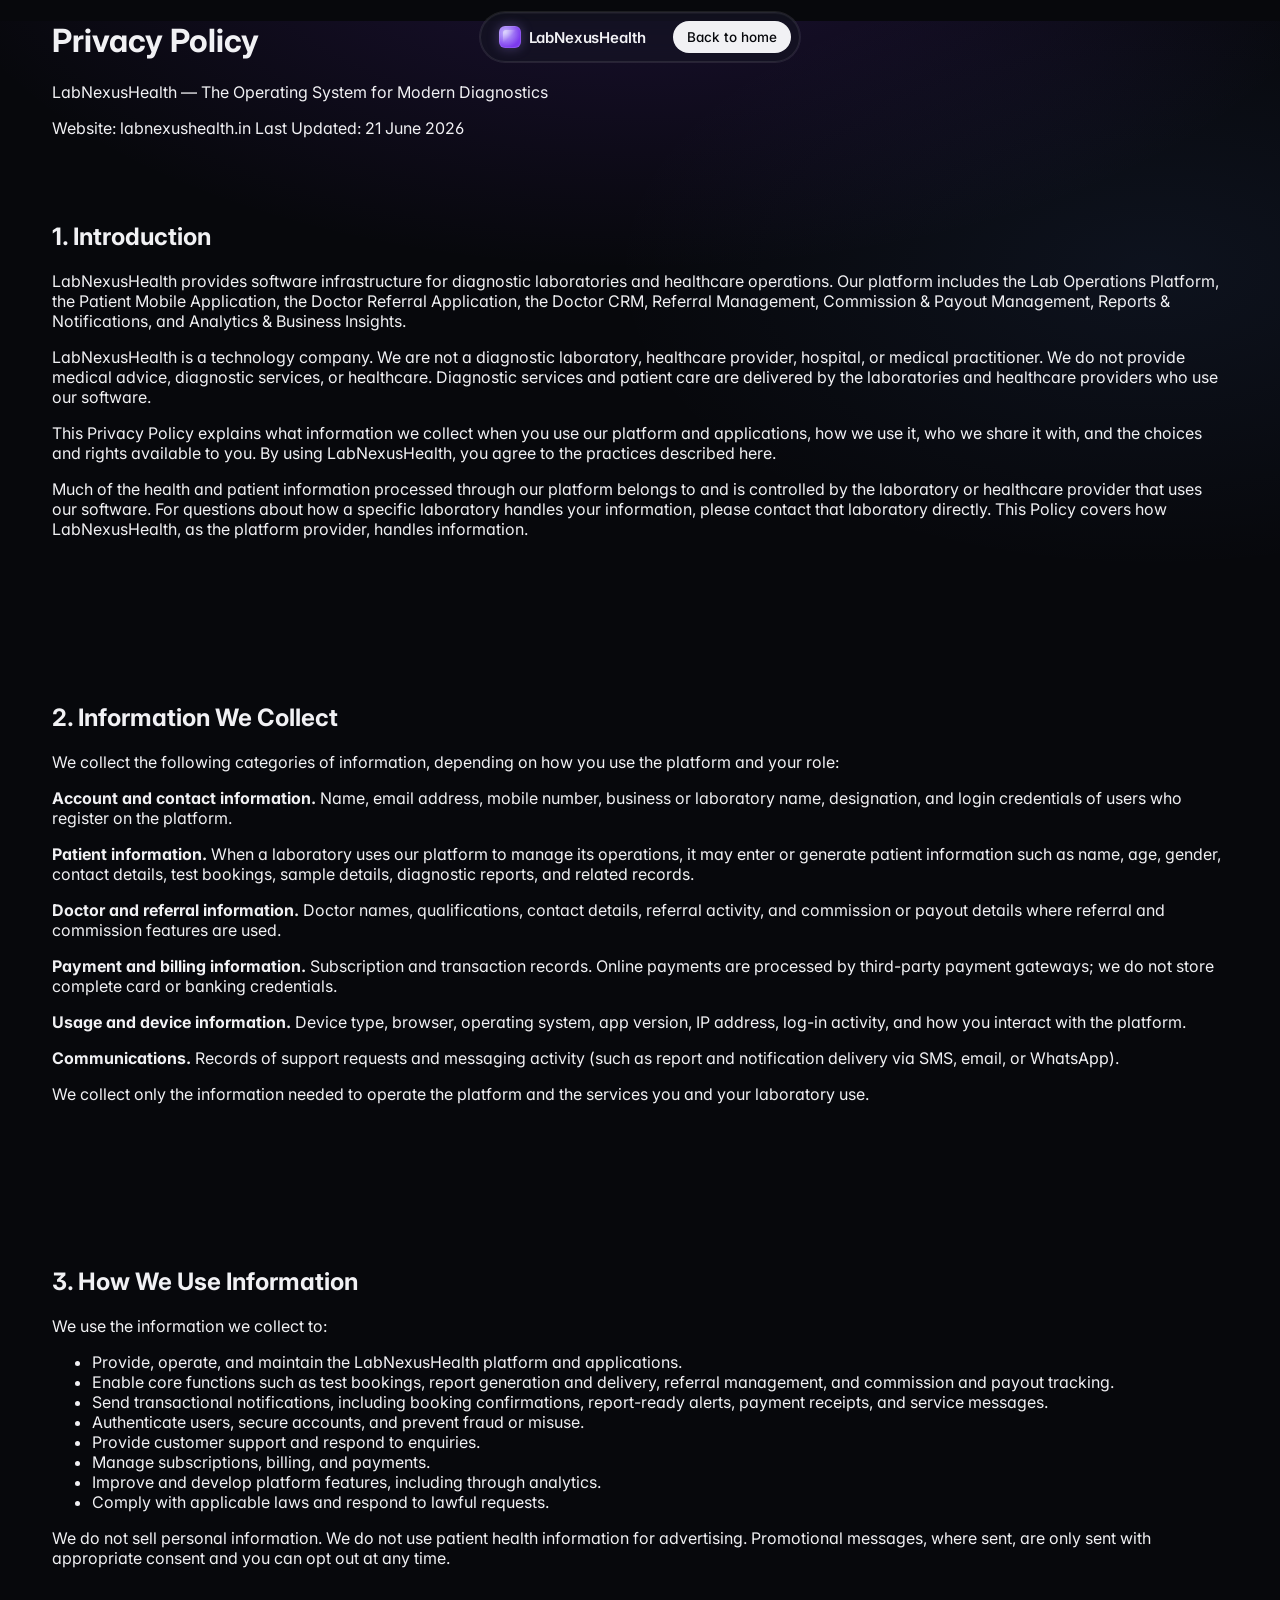
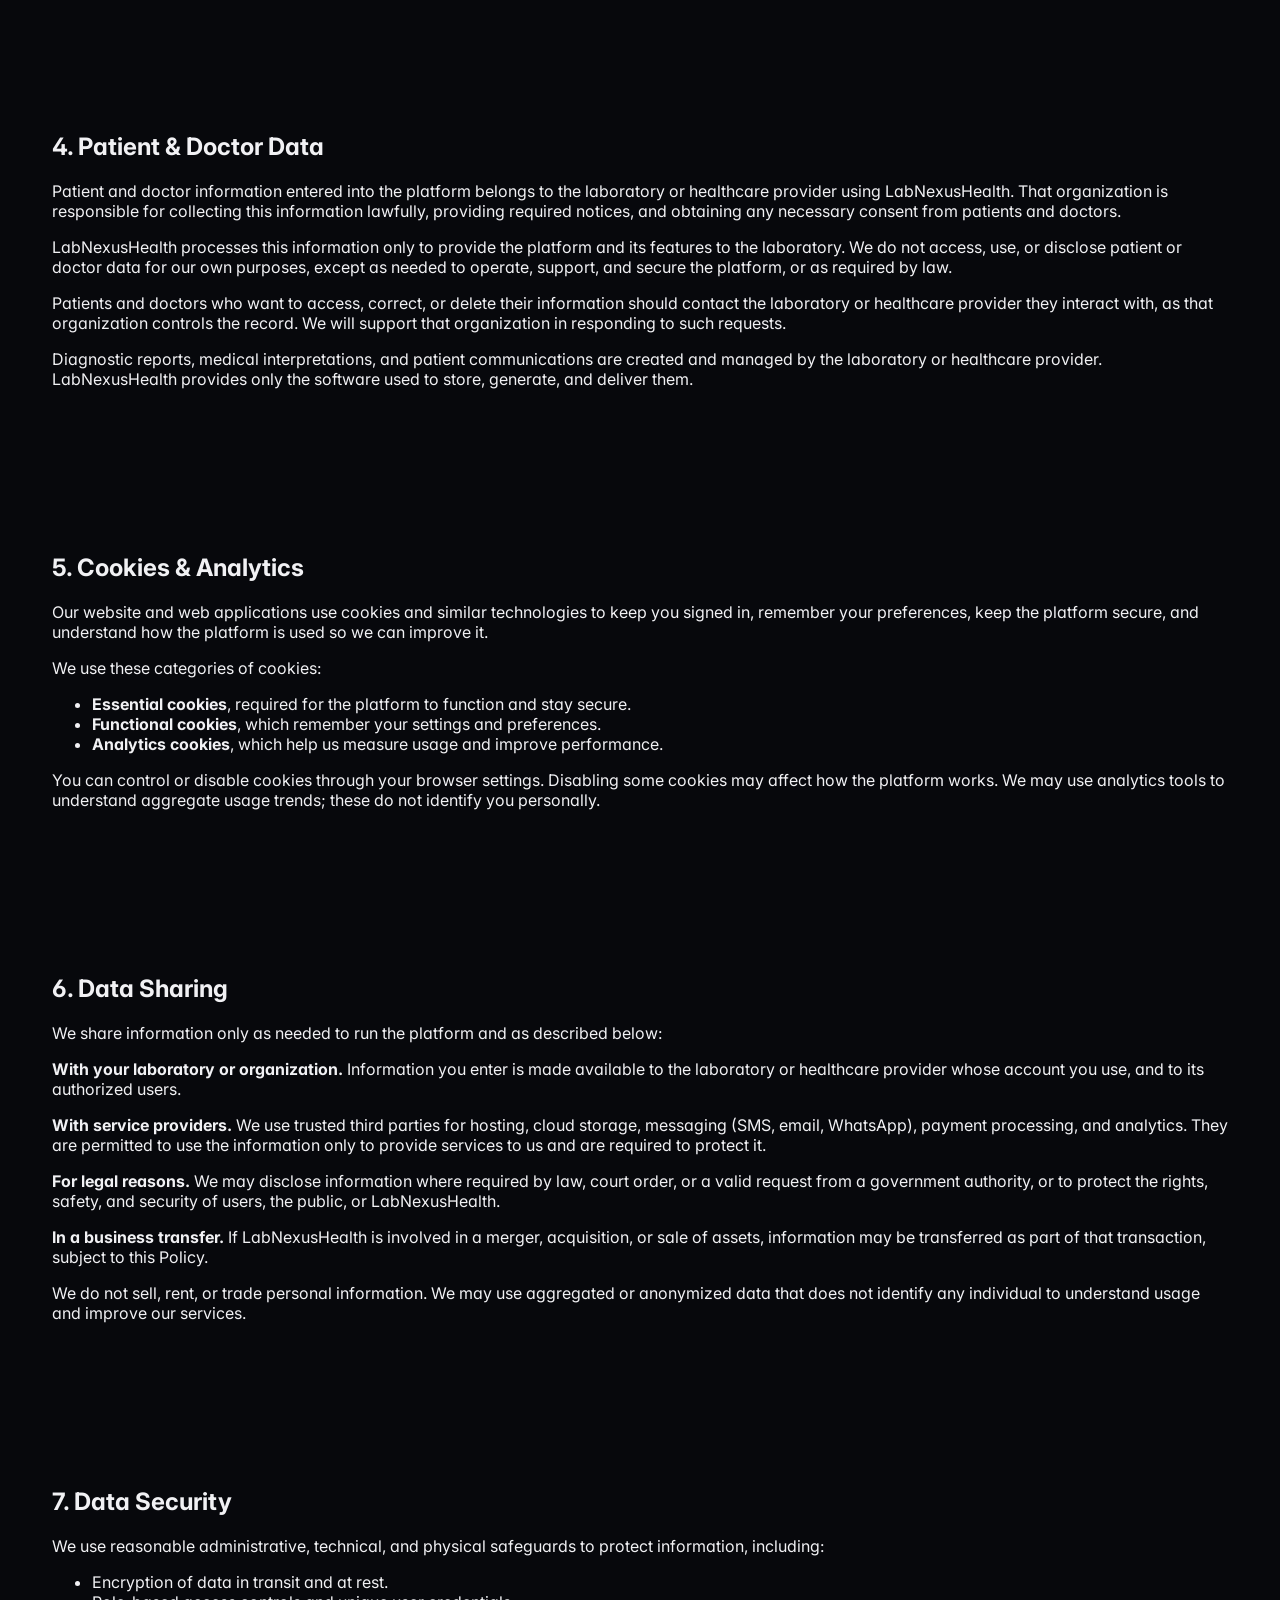
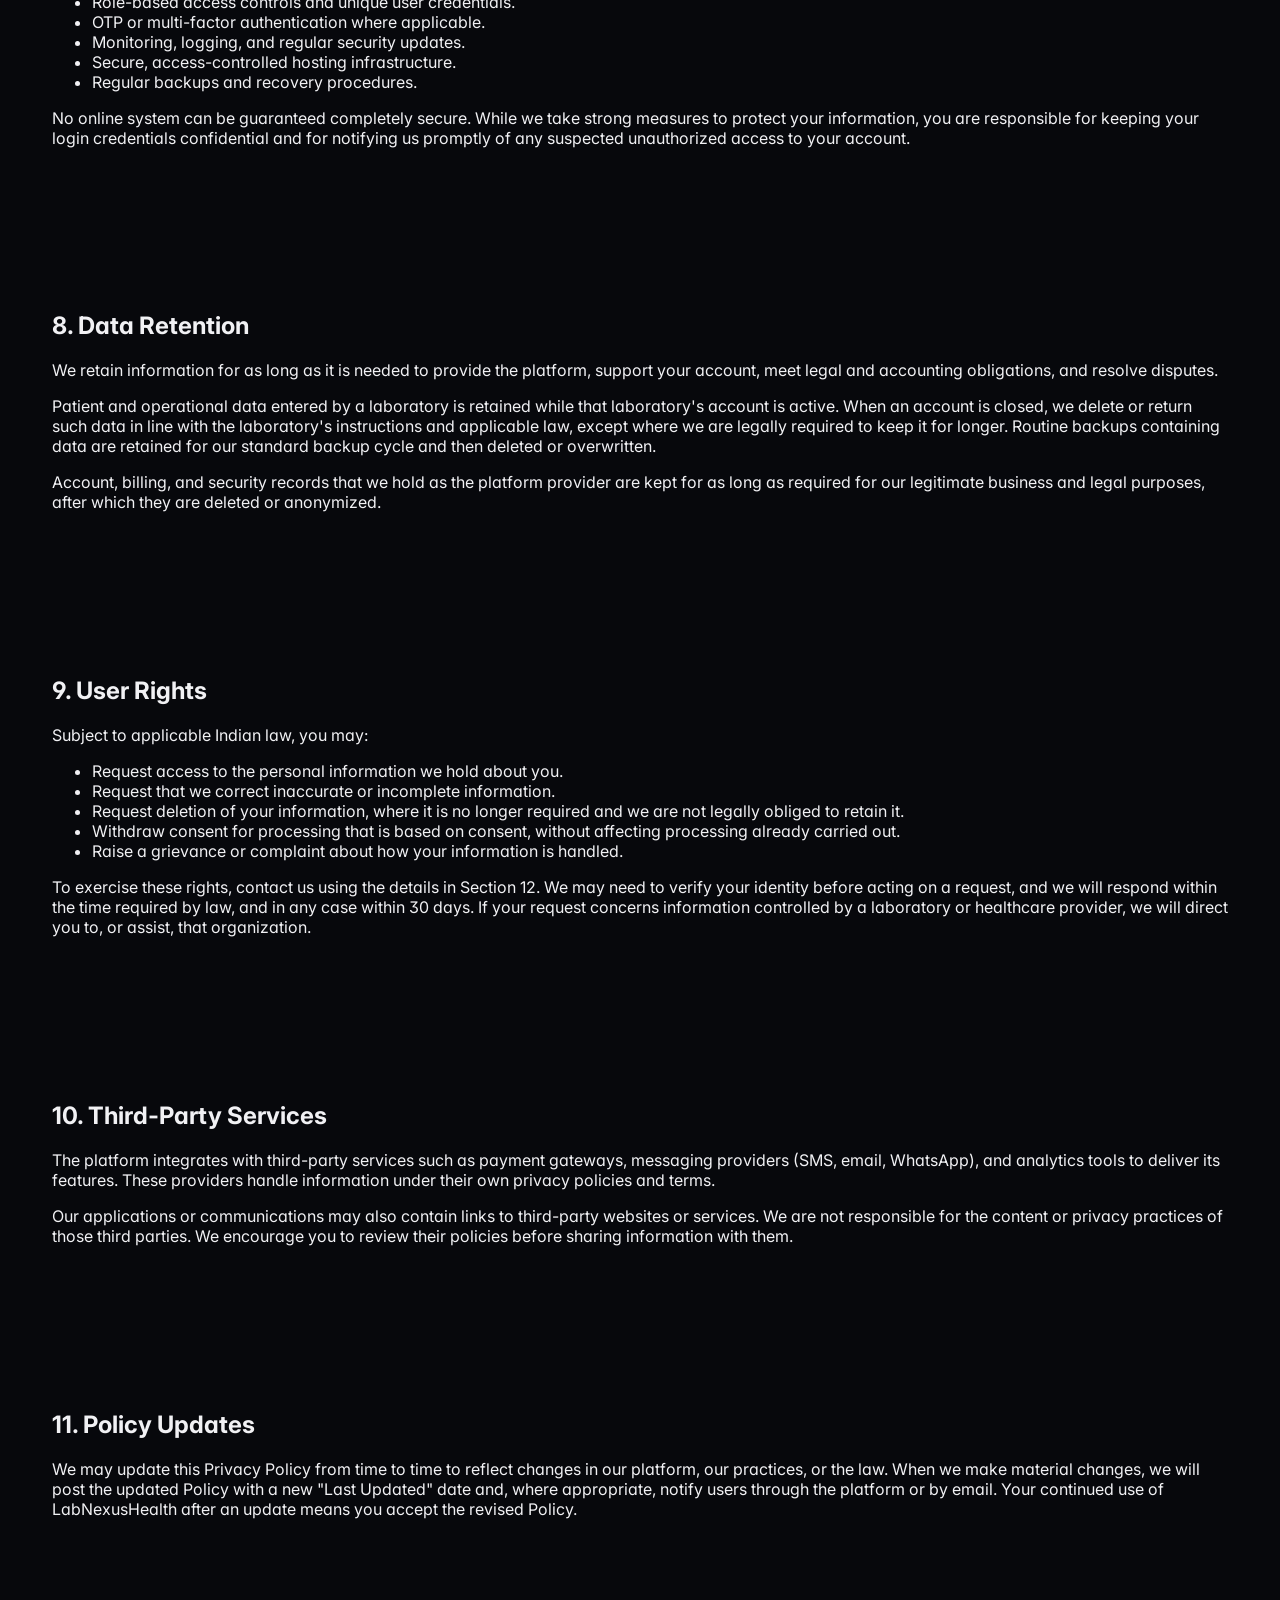
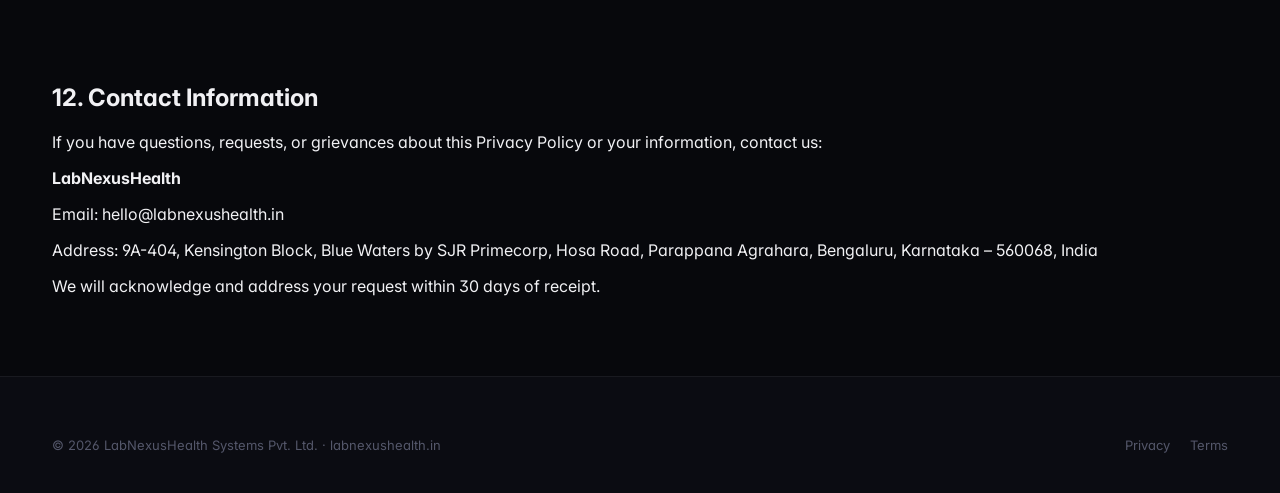
==== privacy-policy.html @ 91f1cef2 "added privacy policy and tnc" ====
<!DOCTYPE html>
<html lang="en" data-theme="dark">
<head>
  <meta charset="utf-8">
  <meta name="viewport" content="width=device-width, initial-scale=1">
  <title>Privacy Policy — LabNexusHealth</title>
  <link rel="preconnect" href="https://fonts.googleapis.com">
  <link rel="preconnect" href="https://fonts.gstatic.com" crossorigin>
  <link href="https://fonts.googleapis.com/css2?family=Inter:wght@400;500;600&display=swap" rel="stylesheet">
  <link rel="stylesheet" href="styles.css">
</head>
<body>
  <nav class="nav">
    <div class="nav-inner">
      <a class="nav-brand" href="index.html">
        <span class="nav-brand-mark"></span>
        <span>LabNexusHealth</span>
      </a>
      <a class="nav-cta" href="index.html">Back to home</a>
    </div>
  </nav>

  <main class="legal-page">
    <div class="container legal-container">
      <header class="legal-header">
        <h1 class="legal-title">Privacy Policy</h1>
        <p class="legal-tagline">LabNexusHealth — The Operating System for Modern Diagnostics</p>
        <div class="legal-meta">
          <span>Website: labnexushealth.in</span>
          <span>Last Updated: 21 June 2026</span>
        </div>
      </header>

      <article class="legal-body">
        <section class="legal-section">
          <h2>1. Introduction</h2>
          <p>LabNexusHealth provides software infrastructure for diagnostic laboratories and healthcare operations. Our platform includes the Lab Operations Platform, the Patient Mobile Application, the Doctor Referral Application, the Doctor CRM, Referral Management, Commission &amp; Payout Management, Reports &amp; Notifications, and Analytics &amp; Business Insights.</p>
          <p>LabNexusHealth is a technology company. We are not a diagnostic laboratory, healthcare provider, hospital, or medical practitioner. We do not provide medical advice, diagnostic services, or healthcare. Diagnostic services and patient care are delivered by the laboratories and healthcare providers who use our software.</p>
          <p>This Privacy Policy explains what information we collect when you use our platform and applications, how we use it, who we share it with, and the choices and rights available to you. By using LabNexusHealth, you agree to the practices described here.</p>
          <p>Much of the health and patient information processed through our platform belongs to and is controlled by the laboratory or healthcare provider that uses our software. For questions about how a specific laboratory handles your information, please contact that laboratory directly. This Policy covers how LabNexusHealth, as the platform provider, handles information.</p>
        </section>

        <section class="legal-section">
          <h2>2. Information We Collect</h2>
          <p>We collect the following categories of information, depending on how you use the platform and your role:</p>
          <p><strong>Account and contact information.</strong> Name, email address, mobile number, business or laboratory name, designation, and login credentials of users who register on the platform.</p>
          <p><strong>Patient information.</strong> When a laboratory uses our platform to manage its operations, it may enter or generate patient information such as name, age, gender, contact details, test bookings, sample details, diagnostic reports, and related records.</p>
          <p><strong>Doctor and referral information.</strong> Doctor names, qualifications, contact details, referral activity, and commission or payout details where referral and commission features are used.</p>
          <p><strong>Payment and billing information.</strong> Subscription and transaction records. Online payments are processed by third-party payment gateways; we do not store complete card or banking credentials.</p>
          <p><strong>Usage and device information.</strong> Device type, browser, operating system, app version, IP address, log-in activity, and how you interact with the platform.</p>
          <p><strong>Communications.</strong> Records of support requests and messaging activity (such as report and notification delivery via SMS, email, or WhatsApp).</p>
          <p>We collect only the information needed to operate the platform and the services you and your laboratory use.</p>
        </section>

        <section class="legal-section">
          <h2>3. How We Use Information</h2>
          <p>We use the information we collect to:</p>
          <ul>
            <li>Provide, operate, and maintain the LabNexusHealth platform and applications.</li>
            <li>Enable core functions such as test bookings, report generation and delivery, referral management, and commission and payout tracking.</li>
            <li>Send transactional notifications, including booking confirmations, report-ready alerts, payment receipts, and service messages.</li>
            <li>Authenticate users, secure accounts, and prevent fraud or misuse.</li>
            <li>Provide customer support and respond to enquiries.</li>
            <li>Manage subscriptions, billing, and payments.</li>
            <li>Improve and develop platform features, including through analytics.</li>
            <li>Comply with applicable laws and respond to lawful requests.</li>
          </ul>
          <p>We do not sell personal information. We do not use patient health information for advertising. Promotional messages, where sent, are only sent with appropriate consent and you can opt out at any time.</p>
        </section>

        <section class="legal-section">
          <h2>4. Patient &amp; Doctor Data</h2>
          <p>Patient and doctor information entered into the platform belongs to the laboratory or healthcare provider using LabNexusHealth. That organization is responsible for collecting this information lawfully, providing required notices, and obtaining any necessary consent from patients and doctors.</p>
          <p>LabNexusHealth processes this information only to provide the platform and its features to the laboratory. We do not access, use, or disclose patient or doctor data for our own purposes, except as needed to operate, support, and secure the platform, or as required by law.</p>
          <p>Patients and doctors who want to access, correct, or delete their information should contact the laboratory or healthcare provider they interact with, as that organization controls the record. We will support that organization in responding to such requests.</p>
          <p>Diagnostic reports, medical interpretations, and patient communications are created and managed by the laboratory or healthcare provider. LabNexusHealth provides only the software used to store, generate, and deliver them.</p>
        </section>

        <section class="legal-section">
          <h2>5. Cookies &amp; Analytics</h2>
          <p>Our website and web applications use cookies and similar technologies to keep you signed in, remember your preferences, keep the platform secure, and understand how the platform is used so we can improve it.</p>
          <p>We use these categories of cookies:</p>
          <ul>
            <li><strong>Essential cookies</strong>, required for the platform to function and stay secure.</li>
            <li><strong>Functional cookies</strong>, which remember your settings and preferences.</li>
            <li><strong>Analytics cookies</strong>, which help us measure usage and improve performance.</li>
          </ul>
          <p>You can control or disable cookies through your browser settings. Disabling some cookies may affect how the platform works. We may use analytics tools to understand aggregate usage trends; these do not identify you personally.</p>
        </section>

        <section class="legal-section">
          <h2>6. Data Sharing</h2>
          <p>We share information only as needed to run the platform and as described below:</p>
          <p><strong>With your laboratory or organization.</strong> Information you enter is made available to the laboratory or healthcare provider whose account you use, and to its authorized users.</p>
          <p><strong>With service providers.</strong> We use trusted third parties for hosting, cloud storage, messaging (SMS, email, WhatsApp), payment processing, and analytics. They are permitted to use the information only to provide services to us and are required to protect it.</p>
          <p><strong>For legal reasons.</strong> We may disclose information where required by law, court order, or a valid request from a government authority, or to protect the rights, safety, and security of users, the public, or LabNexusHealth.</p>
          <p><strong>In a business transfer.</strong> If LabNexusHealth is involved in a merger, acquisition, or sale of assets, information may be transferred as part of that transaction, subject to this Policy.</p>
          <p>We do not sell, rent, or trade personal information. We may use aggregated or anonymized data that does not identify any individual to understand usage and improve our services.</p>
        </section>

        <section class="legal-section">
          <h2>7. Data Security</h2>
          <p>We use reasonable administrative, technical, and physical safeguards to protect information, including:</p>
          <ul>
            <li>Encryption of data in transit and at rest.</li>
            <li>Role-based access controls and unique user credentials.</li>
            <li>OTP or multi-factor authentication where applicable.</li>
            <li>Monitoring, logging, and regular security updates.</li>
            <li>Secure, access-controlled hosting infrastructure.</li>
            <li>Regular backups and recovery procedures.</li>
          </ul>
          <p>No online system can be guaranteed completely secure. While we take strong measures to protect your information, you are responsible for keeping your login credentials confidential and for notifying us promptly of any suspected unauthorized access to your account.</p>
        </section>

        <section class="legal-section">
          <h2>8. Data Retention</h2>
          <p>We retain information for as long as it is needed to provide the platform, support your account, meet legal and accounting obligations, and resolve disputes.</p>
          <p>Patient and operational data entered by a laboratory is retained while that laboratory's account is active. When an account is closed, we delete or return such data in line with the laboratory's instructions and applicable law, except where we are legally required to keep it for longer. Routine backups containing data are retained for our standard backup cycle and then deleted or overwritten.</p>
          <p>Account, billing, and security records that we hold as the platform provider are kept for as long as required for our legitimate business and legal purposes, after which they are deleted or anonymized.</p>
        </section>

        <section class="legal-section">
          <h2>9. User Rights</h2>
          <p>Subject to applicable Indian law, you may:</p>
          <ul>
            <li>Request access to the personal information we hold about you.</li>
            <li>Request that we correct inaccurate or incomplete information.</li>
            <li>Request deletion of your information, where it is no longer required and we are not legally obliged to retain it.</li>
            <li>Withdraw consent for processing that is based on consent, without affecting processing already carried out.</li>
            <li>Raise a grievance or complaint about how your information is handled.</li>
          </ul>
          <p>To exercise these rights, contact us using the details in Section 12. We may need to verify your identity before acting on a request, and we will respond within the time required by law, and in any case within 30 days. If your request concerns information controlled by a laboratory or healthcare provider, we will direct you to, or assist, that organization.</p>
        </section>

        <section class="legal-section">
          <h2>10. Third-Party Services</h2>
          <p>The platform integrates with third-party services such as payment gateways, messaging providers (SMS, email, WhatsApp), and analytics tools to deliver its features. These providers handle information under their own privacy policies and terms.</p>
          <p>Our applications or communications may also contain links to third-party websites or services. We are not responsible for the content or privacy practices of those third parties. We encourage you to review their policies before sharing information with them.</p>
        </section>

        <section class="legal-section">
          <h2>11. Policy Updates</h2>
          <p>We may update this Privacy Policy from time to time to reflect changes in our platform, our practices, or the law. When we make material changes, we will post the updated Policy with a new "Last Updated" date and, where appropriate, notify users through the platform or by email. Your continued use of LabNexusHealth after an update means you accept the revised Policy.</p>
        </section>

        <section class="legal-section">
          <h2>12. Contact Information</h2>
          <p>If you have questions, requests, or grievances about this Privacy Policy or your information, contact us:</p>
          <div class="legal-contact">
            <p><strong>LabNexusHealth</strong></p>
            <p>Email: <a href="mailto:hello@labnexushealth.in">hello@labnexushealth.in</a></p>
            <p>Address: 9A-404, Kensington Block, Blue Waters by SJR Primecorp, Hosa Road, Parappana Agrahara, Bengaluru, Karnataka – 560068, India</p>
          </div>
          <p>We will acknowledge and address your request within 30 days of receipt.</p>
        </section>
      </article>
    </div>
  </main>

  <footer class="footer">
    <div class="container">
      <div class="footer-bottom" style="margin-top: 0; padding-top: 0; border-top: none;">
        <span>© 2026 LabNexusHealth Systems Pvt. Ltd. · <a href="https://labnexushealth.in/" style="color: inherit;">labnexushealth.in</a></span>
        <span style="display: flex; gap: 20px;">
          <a href="privacy-policy.html" style="color: inherit;">Privacy</a>
          <a href="terms-and-conditions.html" style="color: inherit;">Terms</a>
        </span>
      </div>
    </div>
  </footer>
</body>
</html>
---- styles.css ----
/* ─────────────────────────────────────────────────────────
   LabNexus — Diagnostics Operating System
   Dark, elevated, Linear/Vercel-inspired
   ───────────────────────────────────────────────────────── */

:root {
  /* Theme: dark default */
  --bg-0: #07080c;             /* page floor (not pure black) */
  --bg-1: #0b0c12;             /* primary surface */
  --bg-2: #11131c;             /* elevated card */
  --bg-3: #181a25;             /* highest card */
  --bg-glass: rgba(20, 22, 32, 0.6);

  --line-1: rgba(255, 255, 255, 0.06);
  --line-2: rgba(255, 255, 255, 0.09);
  --line-3: rgba(255, 255, 255, 0.14);

  --text-1: #f1f1f4;           /* primary */
  --text-2: #b6b8c4;           /* secondary */
  --text-3: #7a7d8d;           /* tertiary */
  --text-4: #54576a;           /* muted */

  /* Accent — violet */
  --accent: #a78bfa;
  --accent-2: #c4b5fd;
  --accent-3: #7c3aed;
  --accent-glow: rgba(167, 139, 250, 0.35);
  --accent-soft: rgba(167, 139, 250, 0.12);

  /* Secondary signal colors */
  --sig-blue: #5b8def;
  --sig-cyan: #67e8f9;
  --sig-green: #6ee7b7;
  --sig-amber: #fbbf24;
  --sig-pink:  #f0abfc;

  /* Spacing & radius */
  --r-sm: 6px;
  --r-md: 10px;
  --r-lg: 16px;
  --r-xl: 22px;
  --r-2xl: 28px;

  --shadow-card: 0 1px 0 rgba(255,255,255,0.04) inset, 0 30px 60px -30px rgba(0,0,0,0.7), 0 0 0 1px var(--line-2);
  --shadow-lift: 0 1px 0 rgba(255,255,255,0.06) inset, 0 40px 80px -20px rgba(0,0,0,0.8), 0 0 0 1px var(--line-3);

  --container: 1240px;

  /* Type */
  --font-sans: "Geist", "Inter", system-ui, -apple-system, "Segoe UI", sans-serif;
  --font-display: "Geist", "Inter", system-ui, sans-serif;
  --font-mono: "Geist Mono", "JetBrains Mono", ui-monospace, monospace;
  --font-serif: "Instrument Serif", "Times New Roman", serif;

  --ease-out: cubic-bezier(0.2, 0.7, 0.2, 1);
  --ease-in-out: cubic-bezier(0.6, 0, 0.2, 1);
}

/* Light theme override */
:root[data-theme="light"] {
  --bg-0: #f6f7f9;
  --bg-1: #ffffff;
  --bg-2: #ffffff;
  --bg-3: #ffffff;
  --bg-glass: rgba(255,255,255,0.7);

  --line-1: rgba(15, 17, 25, 0.06);
  --line-2: rgba(15, 17, 25, 0.1);
  --line-3: rgba(15, 17, 25, 0.16);

  --text-1: #0c0f1a;
  --text-2: #44485a;
  --text-3: #6c7080;
  --text-4: #9498a8;

  --shadow-card: 0 1px 0 rgba(255,255,255,0.6) inset, 0 12px 30px -10px rgba(15,17,25,0.08), 0 0 0 1px var(--line-1);
  --shadow-lift: 0 24px 60px -18px rgba(15,17,25,0.16), 0 0 0 1px var(--line-2);
}

* { box-sizing: border-box; }

html, body {
  margin: 0;
  padding: 0;
  background: var(--bg-0);
  color: var(--text-1);
  font-family: var(--font-sans);
  font-feature-settings: "ss01", "cv11";
  -webkit-font-smoothing: antialiased;
  text-rendering: optimizeLegibility;
  overflow-x: clip;
}

body {
  /* layered subtle radial glows for "modern infrastructure" feel */
  background:
    radial-gradient(1200px 600px at 50% -10%, rgba(124, 58, 237, 0.18), transparent 60%),
    radial-gradient(900px 500px at 90% 30%, rgba(91, 141, 239, 0.08), transparent 60%),
    var(--bg-0);
  background-attachment: fixed;
}

:root[data-theme="light"] body {
  background:
    radial-gradient(1200px 600px at 50% -10%, rgba(124, 58, 237, 0.12), transparent 60%),
    radial-gradient(900px 500px at 90% 30%, rgba(91, 141, 239, 0.06), transparent 60%),
    var(--bg-0);
  background-attachment: fixed;
}

img, svg { display: block; max-width: 100%; }
button { font: inherit; color: inherit; background: none; border: 0; cursor: pointer; }
a { color: inherit; text-decoration: none; }

::selection { background: var(--accent-soft); color: var(--text-1); }

/* ─────────── Container ─────────── */
.container {
  max-width: var(--container);
  margin: 0 auto;
  padding: 0 32px;
  position: relative;
}

/* ─────────── Reveal animations ─────────── */
.reveal { opacity: 0; transform: translateY(24px); transition: opacity .9s var(--ease-out), transform .9s var(--ease-out); will-change: transform, opacity; }
.reveal.in { opacity: 1; transform: translateY(0); }

.reveal-stagger > * { opacity: 0; transform: translateY(16px); transition: opacity .7s var(--ease-out), transform .7s var(--ease-out); }
.reveal-stagger.in > *:nth-child(1) { transition-delay: .02s; }
.reveal-stagger.in > *:nth-child(2) { transition-delay: .08s; }
.reveal-stagger.in > *:nth-child(3) { transition-delay: .14s; }
.reveal-stagger.in > *:nth-child(4) { transition-delay: .2s; }
.reveal-stagger.in > *:nth-child(5) { transition-delay: .26s; }
.reveal-stagger.in > *:nth-child(6) { transition-delay: .32s; }
.reveal-stagger.in > *:nth-child(7) { transition-delay: .38s; }
.reveal-stagger.in > *:nth-child(8) { transition-delay: .44s; }
.reveal-stagger.in > *:nth-child(9) { transition-delay: .5s; }
.reveal-stagger.in > * { opacity: 1; transform: translateY(0); }

/* motion off */
:root[data-motion="off"] .reveal,
:root[data-motion="off"] .reveal-stagger > * { opacity: 1 !important; transform: none !important; transition: none !important; }
:root[data-motion="off"] *,
:root[data-motion="off"] *::before,
:root[data-motion="off"] *::after { animation-duration: 0.001ms !important; transition-duration: 0.001ms !important; }

/* ─────────── Nav ─────────── */
.nav {
  position: fixed;
  inset: 12px 0 auto 0;
  z-index: 100;
  display: flex;
  justify-content: center;
  pointer-events: none;
}
.nav-inner {
  pointer-events: auto;
  display: flex;
  align-items: center;
  gap: 28px;
  padding: 8px 8px 8px 18px;
  background: var(--bg-glass);
  backdrop-filter: blur(20px) saturate(150%);
  -webkit-backdrop-filter: blur(20px) saturate(150%);
  border: 1px solid var(--line-2);
  border-radius: 999px;
  box-shadow: var(--shadow-card);
}
.nav-brand { display: flex; align-items: center; gap: 8px; font-weight: 600; letter-spacing: -0.01em; font-size: 15px; }
.nav-brand-mark {
  width: 22px; height: 22px;
  border-radius: 6px;
  background:
    radial-gradient(circle at 30% 30%, var(--accent-2), var(--accent-3) 70%);
  box-shadow: 0 0 12px var(--accent-glow), inset 0 0 0 1px rgba(255,255,255,0.12);
  position: relative;
}
.nav-brand-mark::after {
  content: "";
  position: absolute;
  inset: 4px;
  border-radius: 3px;
  background: linear-gradient(135deg, rgba(255,255,255,0.6), transparent 50%);
  mix-blend-mode: overlay;
}
.nav-links { display: flex; gap: 4px; }
.nav-link {
  padding: 7px 12px;
  border-radius: 999px;
  font-size: 13.5px;
  color: var(--text-2);
  transition: color .2s, background .2s;
}
.nav-link:hover { color: var(--text-1); background: var(--line-1); }
.nav-cta {
  display: inline-flex;
  align-items: center;
  gap: 6px;
  padding: 8px 14px;
  background: var(--text-1);
  color: var(--bg-0);
  border-radius: 999px;
  font-weight: 500;
  font-size: 13.5px;
  transition: transform .2s;
}
.nav-cta:hover { transform: translateY(-1px); }
@media (max-width: 760px) {
  .nav-links { display: none; }
}

/* ─────────── Common section ─────────── */
section { position: relative; padding: 64px 0; }
.section-eyebrow {
  display: inline-flex;
  align-items: center;
  gap: 8px;
  font-size: 12px;
  letter-spacing: 0.08em;
  text-transform: uppercase;
  color: var(--accent-2);
  font-weight: 500;
  padding: 5px 11px;
  border: 1px solid var(--accent-soft);
  background: var(--accent-soft);
  border-radius: 999px;
}
.section-eyebrow .dot {
  width: 6px; height: 6px; border-radius: 50%;
  background: var(--accent-2);
  box-shadow: 0 0 8px var(--accent-glow);
}
.section-title {
  font-family: var(--font-display);
  font-size: clamp(36px, 5vw, 60px);
  line-height: 1.04;
  letter-spacing: -0.03em;
  font-weight: 500;
  margin: 16px 0 14px;
  max-width: 18ch;
  text-wrap: balance;
}
.section-title.lg { font-size: clamp(44px, 6vw, 72px); }
.section-sub {
  font-size: 17px;
  line-height: 1.55;
  color: var(--text-2);
  max-width: 60ch;
  text-wrap: pretty;
  margin: 0;
}

.divider {
  height: 1px;
  background: linear-gradient(90deg, transparent, var(--line-2), transparent);
  margin: 0;
}

/* ─────────── Buttons ─────────── */
.btn {
  display: inline-flex;
  align-items: center;
  gap: 8px;
  padding: 12px 18px;
  border-radius: 10px;
  font-size: 14.5px;
  font-weight: 500;
  letter-spacing: -0.005em;
  border: 1px solid transparent;
  transition: transform .2s var(--ease-out), background .2s, border-color .2s, box-shadow .25s;
}
.btn-primary {
  background: var(--text-1);
  color: var(--bg-0);
  box-shadow: 0 0 0 1px var(--text-1), 0 12px 30px -10px rgba(167,139,250,0.5);
}
.btn-primary:hover { transform: translateY(-1px); box-shadow: 0 0 0 1px var(--text-1), 0 20px 40px -10px rgba(167,139,250,0.7); }
.btn-secondary {
  background: transparent;
  color: var(--text-1);
  border-color: var(--line-3);
}
.btn-secondary:hover { background: var(--line-1); border-color: var(--line-3); }
.btn .arrow { transition: transform .2s; }
.btn:hover .arrow { transform: translateX(3px); }

/* ─────────── Hero ─────────── */
.hero {
  padding: 130px 0 56px;
  position: relative;
  overflow: visible;
}
.hero-inner { text-align: center; position: relative; z-index: 2; }
.hero-eyebrow {
  display: inline-flex;
  align-items: center;
  gap: 10px;
  padding: 6px 12px 6px 6px;
  border-radius: 999px;
  border: 1px solid var(--line-2);
  background: var(--bg-glass);
  backdrop-filter: blur(12px);
  font-size: 13px;
  color: var(--text-2);
  margin-bottom: 28px;
}
.hero-eyebrow-tag {
  background: var(--accent-soft);
  color: var(--accent-2);
  padding: 2px 8px;
  border-radius: 999px;
  font-size: 11.5px;
  font-weight: 600;
  letter-spacing: 0.04em;
  text-transform: uppercase;
}
.hero-title {
  font-family: var(--font-display);
  font-size: clamp(44px, 7.5vw, 96px);
  line-height: 0.98;
  letter-spacing: -0.04em;
  font-weight: 500;
  margin: 0 auto;
  max-width: 14ch;
  text-wrap: balance;
}
.hero-title .accent {
  background: linear-gradient(135deg, var(--accent-2) 0%, var(--accent) 50%, #7dd3fc 100%);
  -webkit-background-clip: text; background-clip: text;
  color: transparent;
  font-style: italic;
  font-family: var(--font-serif);
  font-weight: 400;
}
.hero-sub {
  margin: 28px auto 0;
  max-width: 60ch;
  font-size: 18px;
  line-height: 1.55;
  color: var(--text-2);
}
.hero-ctas {
  margin-top: 36px;
  display: inline-flex;
  gap: 12px;
  flex-wrap: wrap;
  justify-content: center;
}
.hero-trustline {
  margin-top: 36px;
  font-size: 12px;
  color: var(--text-4);
  letter-spacing: 0.05em;
  text-transform: uppercase;
}
.hero-logos {
  display: flex;
  gap: 36px;
  justify-content: center;
  margin-top: 16px;
  flex-wrap: wrap;
  opacity: 0.7;
}
.hero-logos span {
  font-family: var(--font-display);
  font-weight: 500;
  font-size: 18px;
  letter-spacing: -0.01em;
  color: var(--text-3);
}

/* Hero stage (floating dashboard + phones) */
.hero-stage {
  position: relative;
  margin: 80px auto 0;
  max-width: 1180px;
  height: 620px;
  perspective: 2200px;
}
.hero-grid-bg {
  position: absolute;
  inset: -30% -10% -10% -10%;
  background-image:
    linear-gradient(var(--line-1) 1px, transparent 1px),
    linear-gradient(90deg, var(--line-1) 1px, transparent 1px);
  background-size: 48px 48px;
  mask-image: radial-gradient(ellipse 60% 50% at 50% 40%, #000 30%, transparent 75%);
  -webkit-mask-image: radial-gradient(ellipse 60% 50% at 50% 40%, #000 30%, transparent 75%);
  pointer-events: none;
  z-index: 0;
}
.hero-stage-glow {
  position: absolute;
  inset: 0;
  background: radial-gradient(ellipse 50% 40% at 50% 50%, var(--accent-glow), transparent 60%);
  filter: blur(40px);
  pointer-events: none;
  z-index: 0;
  opacity: 0.6;
}

/* main floating dashboard panel */
.hero-dashboard {
  position: absolute;
  left: 50%;
  top: 30px;
  transform: translateX(-50%) rotateX(8deg);
  transform-style: preserve-3d;
  width: 880px;
  max-width: 92%;
  border-radius: 16px;
  background: linear-gradient(180deg, rgba(24,26,38,0.95), rgba(11,12,18,0.95));
  border: 1px solid var(--line-3);
  box-shadow: var(--shadow-lift), 0 60px 120px -30px rgba(124, 58, 237, 0.35);
  overflow: hidden;
  z-index: 2;
  animation: floatY 8s ease-in-out infinite;
}
@keyframes floatY {
  0%, 100% { transform: translateX(-50%) rotateX(8deg) translateY(0); }
  50%      { transform: translateX(-50%) rotateX(8deg) translateY(-10px); }
}
@keyframes floatY2 {
  0%, 100% { transform: translateY(0) rotate(-4deg); }
  50%      { transform: translateY(-14px) rotate(-4deg); }
}
@keyframes floatY3 {
  0%, 100% { transform: translateY(0) rotate(5deg); }
  50%      { transform: translateY(-12px) rotate(5deg); }
}

/* phones */
.hero-phone {
  position: absolute;
  width: 220px;
  height: 460px;
  border-radius: 32px;
  background: linear-gradient(160deg, #1e2030, #0f1018);
  border: 1px solid var(--line-3);
  box-shadow: var(--shadow-lift), 0 30px 60px -20px rgba(124, 58, 237, 0.3);
  z-index: 3;
  overflow: hidden;
}
.hero-phone.left { left: 2%; top: 240px; animation: floatY2 7s ease-in-out infinite; }
.hero-phone.right { right: 2%; top: 200px; animation: floatY3 9s ease-in-out infinite; }
.hero-phone::after {
  content: "";
  position: absolute;
  top: 8px;
  left: 50%;
  transform: translateX(-50%);
  width: 60px; height: 14px;
  background: #000;
  border-radius: 8px;
}
.hero-phone-screen {
  position: absolute;
  inset: 6px;
  border-radius: 26px;
  background: #0a0b14;
  overflow: hidden;
  display: flex;
  flex-direction: column;
}

@media (max-width: 980px) {
  .hero-stage { height: 480px; }
  .hero-dashboard { width: 720px; }
  .hero-phone { width: 160px; height: 340px; border-radius: 26px; }
  .hero-phone.left { top: 200px; }
  .hero-phone.right { top: 170px; }
}
@media (max-width: 720px) {
  .hero { padding-top: 140px; }
  .hero-stage { height: 380px; margin-top: 50px; }
  .hero-dashboard { width: 560px; top: 20px; }
  .hero-phone { width: 120px; height: 250px; }
  .hero-phone.left { left: -2%; top: 150px; }
  .hero-phone.right { right: -2%; top: 130px; }
}

/* dashboard chrome */
.dash-topbar {
  display: flex;
  align-items: center;
  gap: 10px;
  padding: 12px 16px;
  border-bottom: 1px solid var(--line-1);
  background: rgba(255,255,255,0.02);
}
.dash-dot { width: 10px; height: 10px; border-radius: 50%; background: var(--line-3); }
.dash-dot.r { background: #ef4444; }
.dash-dot.y { background: #f59e0b; }
.dash-dot.g { background: #10b981; }
.dash-search {
  flex: 1;
  margin-left: 16px;
  padding: 4px 12px;
  background: var(--bg-1);
  border-radius: 6px;
  font-size: 12px;
  color: var(--text-3);
  border: 1px solid var(--line-1);
  display: flex; align-items: center; gap: 8px;
}
.dash-search-kbd { margin-left: auto; font-size: 10px; padding: 1px 5px; border-radius: 4px; background: var(--bg-2); color: var(--text-3); border: 1px solid var(--line-2); font-family: var(--font-mono); }

.dash-body {
  display: grid;
  grid-template-columns: 200px 1fr;
  min-height: 360px;
}
.dash-sidebar {
  border-right: 1px solid var(--line-1);
  padding: 14px 10px;
  display: flex; flex-direction: column; gap: 2px;
}
.dash-sidelabel { font-size: 10px; color: var(--text-4); padding: 8px 8px 4px; letter-spacing: 0.08em; text-transform: uppercase; }
.dash-sideitem {
  display: flex; align-items: center; gap: 8px;
  padding: 6px 8px; border-radius: 6px; font-size: 12.5px; color: var(--text-2);
}
.dash-sideitem.active { background: var(--line-1); color: var(--text-1); }
.dash-sideitem-ico { width: 14px; height: 14px; border-radius: 3px; background: var(--line-3); }
.dash-sideitem.active .dash-sideitem-ico { background: var(--accent); box-shadow: 0 0 8px var(--accent-glow); }

.dash-main { padding: 18px 20px; }
.dash-kpis { display: grid; grid-template-columns: repeat(4, 1fr); gap: 10px; margin-bottom: 16px; }
.dash-kpi {
  padding: 12px;
  background: var(--bg-1);
  border: 1px solid var(--line-1);
  border-radius: 10px;
  position: relative;
  overflow: hidden;
}
.dash-kpi-label { font-size: 10.5px; color: var(--text-3); letter-spacing: 0.04em; text-transform: uppercase; }
.dash-kpi-value { font-family: var(--font-display); font-size: 22px; letter-spacing: -0.03em; margin-top: 4px; font-weight: 500; }
.dash-kpi-delta { font-size: 11px; color: var(--sig-green); margin-top: 2px; font-family: var(--font-mono); }
.dash-kpi-delta.dn { color: #f87171; }
.dash-kpi-spark {
  position: absolute;
  right: 8px; top: 8px;
  width: 50px; height: 22px;
}
.dash-chart {
  background: var(--bg-1);
  border: 1px solid var(--line-1);
  border-radius: 10px;
  padding: 14px 14px 10px;
  height: 200px;
  position: relative;
  overflow: hidden;
}
.dash-chart-title { font-size: 12px; color: var(--text-2); }
.dash-chart-svg { position: absolute; left: 14px; right: 14px; bottom: 14px; top: 36px; width: calc(100% - 28px); height: calc(100% - 50px); }

/* phone screens */
.ph-status { display: flex; justify-content: space-between; align-items: center; padding: 12px 18px 4px; font-size: 10px; color: var(--text-2); font-family: var(--font-mono); }
.ph-section { padding: 12px 14px; }
.ph-title { font-size: 14px; font-weight: 500; letter-spacing: -0.01em; }
.ph-sub { font-size: 11px; color: var(--text-3); margin-top: 2px; }
.ph-card {
  margin-top: 10px;
  padding: 12px;
  background: linear-gradient(135deg, rgba(167,139,250,0.15), rgba(124,58,237,0.05));
  border: 1px solid var(--line-2);
  border-radius: 12px;
}
.ph-card-line { display: flex; justify-content: space-between; font-size: 11px; }
.ph-card-line + .ph-card-line { margin-top: 6px; }
.ph-card-line .lbl { color: var(--text-3); }
.ph-card-line .val { color: var(--text-1); font-weight: 500; }
.ph-pill {
  display: inline-block;
  padding: 2px 8px;
  border-radius: 999px;
  font-size: 9.5px;
  font-weight: 600;
  letter-spacing: 0.04em;
  text-transform: uppercase;
}
.ph-pill.green { background: rgba(110, 231, 183, 0.15); color: var(--sig-green); }
.ph-pill.amber { background: rgba(251, 191, 36, 0.15); color: var(--sig-amber); }
.ph-pill.purple { background: var(--accent-soft); color: var(--accent-2); }

/* ─────────── Floating cards in hero (extra UI fragments) ─────────── */
.hero-chip {
  position: absolute;
  display: flex; align-items: center; gap: 10px;
  padding: 10px 14px;
  background: rgba(20,22,32,0.85);
  backdrop-filter: blur(14px);
  border: 1px solid var(--line-3);
  border-radius: 12px;
  box-shadow: 0 20px 40px -20px rgba(0,0,0,0.7), 0 0 0 1px var(--line-2);
  font-size: 12.5px;
  color: var(--text-2);
  z-index: 4;
  animation: floatY 6s ease-in-out infinite;
}
.hero-chip .ico {
  width: 26px; height: 26px;
  border-radius: 6px;
  background: linear-gradient(135deg, var(--accent), var(--accent-3));
  box-shadow: 0 0 12px var(--accent-glow);
  display: grid; place-items: center;
}
.hero-chip strong { color: var(--text-1); font-weight: 500; }

/* ─────────── Ecosystem ─────────── */
.ecosystem-stage {
  position: relative;
  margin-top: 40px;
  width: 100%;
  aspect-ratio: 16 / 10;
  border: 1px solid var(--line-1);
  background:
    radial-gradient(ellipse 60% 50% at 50% 50%, rgba(167,139,250,0.06), transparent 60%),
    linear-gradient(180deg, var(--bg-1), var(--bg-2));
  border-radius: var(--r-2xl);
  overflow: hidden;
}
.ecosystem-stage::before {
  content: ""; position: absolute; inset: 0;
  background-image:
    linear-gradient(var(--line-1) 1px, transparent 1px),
    linear-gradient(90deg, var(--line-1) 1px, transparent 1px);
  background-size: 32px 32px;
  mask-image: radial-gradient(ellipse 70% 60% at 50% 50%, #000 40%, transparent 90%);
  -webkit-mask-image: radial-gradient(ellipse 70% 60% at 50% 50%, #000 40%, transparent 90%);
  pointer-events: none;
}
.ecosystem-svg { position: absolute; inset: 0; width: 100%; height: 100%; }

.eco-node {
  position: absolute;
  display: flex; align-items: center; gap: 10px;
  padding: 10px 14px;
  background: rgba(15,16,24,0.95);
  border: 1px solid var(--line-3);
  border-radius: 12px;
  box-shadow: 0 20px 40px -20px rgba(0,0,0,0.7);
  transform: translate(-50%, -50%);
  font-size: 13px;
  color: var(--text-1);
  transition: transform .3s var(--ease-out), box-shadow .3s;
}
.eco-node:hover { box-shadow: 0 30px 60px -20px rgba(0,0,0,0.8), 0 0 0 1px var(--accent); }
.eco-node-ico {
  width: 26px; height: 26px;
  border-radius: 7px;
  background: linear-gradient(135deg, var(--accent), var(--accent-3));
  box-shadow: 0 0 14px var(--accent-glow);
  display: grid; place-items: center; color: white;
}
.eco-node.core {
  background: linear-gradient(160deg, rgba(167,139,250,0.18), rgba(20,22,32,0.95));
  border-color: var(--accent);
  padding: 16px 20px;
  font-size: 16px;
  font-weight: 500;
  letter-spacing: -0.01em;
}
.eco-node.core .eco-node-ico { width: 38px; height: 38px; border-radius: 10px; }

@media (max-width: 720px) {
  .ecosystem-stage { aspect-ratio: 4 / 5; }
}

/* ─────────── Cards & grids ─────────── */
.surface {
  background: linear-gradient(180deg, var(--bg-2), var(--bg-1));
  border: 1px solid var(--line-2);
  border-radius: var(--r-xl);
  box-shadow: var(--shadow-card);
}
.feature-grid {
  display: grid;
  grid-template-columns: repeat(4, 1fr);
  gap: 14px;
  margin-top: 32px;
}
@media (max-width: 1100px) { .feature-grid { grid-template-columns: repeat(2, 1fr); } }
@media (max-width: 560px) { .feature-grid { grid-template-columns: 1fr; } }
.feature-card {
  position: relative;
  padding: 24px;
  border-radius: var(--r-lg);
  border: 1px solid var(--line-2);
  background: linear-gradient(180deg, var(--bg-2), var(--bg-1));
  overflow: hidden;
  transition: transform .3s var(--ease-out), border-color .3s;
}
.feature-card:hover { transform: translateY(-2px); border-color: var(--line-3); }
.feature-card-ico {
  width: 36px; height: 36px;
  border-radius: 9px;
  background: var(--accent-soft);
  color: var(--accent-2);
  display: grid; place-items: center;
  border: 1px solid var(--accent-soft);
}
.feature-card h3 { font-size: 16px; margin: 16px 0 6px; font-weight: 500; letter-spacing: -0.01em; }
.feature-card p { font-size: 13.5px; color: var(--text-2); line-height: 1.55; margin: 0; }

/* ─────────── Showcase row ─────────── */
.showcase {
  display: grid;
  grid-template-columns: 0.85fr 1.15fr;
  gap: 48px;
  align-items: center;
  margin-top: 32px;
}
.showcase.reverse { grid-template-columns: 1.15fr 0.85fr; }
.showcase.reverse > .showcase-text { order: 2; }
.showcase.reverse > .showcase-visual { order: 1; }
@media (max-width: 980px) { .showcase, .showcase.reverse { grid-template-columns: 1fr; gap: 32px; }
  .showcase.reverse > .showcase-text { order: 1; }
  .showcase.reverse > .showcase-visual { order: 2; }
}
.showcase-bullets { list-style: none; padding: 0; margin: 24px 0 32px; display: grid; gap: 12px; }
.showcase-bullets li { display: flex; align-items: flex-start; gap: 12px; font-size: 14.5px; color: var(--text-2); line-height: 1.5; }
.showcase-bullets svg { flex: 0 0 18px; color: var(--accent-2); margin-top: 2px; }
.showcase-link { display: inline-flex; align-items: center; gap: 6px; color: var(--accent-2); font-size: 14px; font-weight: 500; }
.showcase-link:hover { color: var(--text-1); }

/* ─────────── Sticky story (referral flow) ─────────── */
.story {
  position: relative;
  padding: 40px 0 64px;
}
.story-wrap {
  position: relative;
  display: grid;
  grid-template-columns: 1fr 1fr;
  gap: 56px;
  align-items: flex-start;
}
@media (max-width: 980px) { .story-wrap { grid-template-columns: 1fr; gap: 20px; } }

.story-left {
  display: flex; flex-direction: column; gap: 56vh;
  padding-top: 8vh;
  padding-bottom: 14vh;
}
.story-chapter {
  min-height: 32vh;
  display: flex; flex-direction: column; justify-content: center;
}
.story-chapter h3 {
  font-family: var(--font-display);
  font-size: clamp(28px, 3.6vw, 44px);
  letter-spacing: -0.03em;
  line-height: 1.1;
  margin: 0 0 16px;
  font-weight: 500;
}
.story-chapter p { color: var(--text-2); font-size: 16px; line-height: 1.55; margin: 0; max-width: 44ch; }
.story-chapter-num {
  font-family: var(--font-mono);
  font-size: 12px;
  color: var(--accent-2);
  letter-spacing: 0.1em;
  text-transform: uppercase;
  margin-bottom: 14px;
}

.story-right {
  position: sticky;
  top: 10vh;
  height: 70vh;
}
.story-stage {
  position: relative;
  width: 100%;
  height: 100%;
  border: 1px solid var(--line-2);
  border-radius: var(--r-2xl);
  background:
    radial-gradient(ellipse 50% 40% at 50% 50%, rgba(167,139,250,0.07), transparent 70%),
    linear-gradient(180deg, var(--bg-2), var(--bg-1));
  overflow: hidden;
}
.story-stage::before {
  content: ""; position: absolute; inset: 0;
  background-image: linear-gradient(var(--line-1) 1px, transparent 1px), linear-gradient(90deg, var(--line-1) 1px, transparent 1px);
  background-size: 32px 32px;
  mask-image: radial-gradient(ellipse 80% 70% at 50% 50%, #000 30%, transparent 90%);
  -webkit-mask-image: radial-gradient(ellipse 80% 70% at 50% 50%, #000 30%, transparent 90%);
  pointer-events: none;
}
.story-progress {
  position: absolute;
  top: 18px; right: 18px;
  display: flex; gap: 6px;
  z-index: 5;
}
.story-progress span {
  display: inline-block;
  width: 18px; height: 3px; border-radius: 2px;
  background: var(--line-2);
  transition: background .3s, width .3s;
}
.story-progress span.active { background: var(--accent); width: 28px; box-shadow: 0 0 10px var(--accent-glow); }

/* story scene */
.story-scene {
  position: absolute; inset: 0;
  display: flex; align-items: center; justify-content: center;
  opacity: 0; transform: scale(0.98); transition: opacity .55s var(--ease-out), transform .6s var(--ease-out);
  pointer-events: none;
}
.story-scene.active { opacity: 1; transform: scale(1); pointer-events: auto; }

/* ─────────── Automation flow ─────────── */
.auto-flow {
  margin-top: 28px;
  position: relative;
  padding: 28px;
  border: 1px solid var(--line-2);
  border-radius: var(--r-2xl);
  background: linear-gradient(180deg, var(--bg-2), var(--bg-1));
  box-shadow: var(--shadow-card);
}
.auto-flow-inner { position: relative; min-height: 420px; }
.auto-card {
  position: absolute;
  width: 220px;
  padding: 14px 16px;
  background: linear-gradient(180deg, var(--bg-3), var(--bg-2));
  border: 1px solid var(--line-3);
  border-radius: var(--r-lg);
  box-shadow: 0 20px 40px -20px rgba(0,0,0,0.6);
  font-size: 13px;
}
.auto-card-head { display: flex; align-items: center; gap: 8px; font-size: 12px; color: var(--text-3); margin-bottom: 8px; }
.auto-card-head .lab { font-family: var(--font-mono); }
.auto-card-title { font-size: 14px; font-weight: 500; letter-spacing: -0.01em; }
.auto-card-meta { font-size: 11.5px; color: var(--text-3); margin-top: 4px; }
.auto-card .pill { display: inline-block; padding: 2px 8px; border-radius: 999px; font-size: 10.5px; font-weight: 600; letter-spacing: 0.04em; text-transform: uppercase; }
@media (max-width: 980px) {
  .auto-flow-inner { min-height: 0; display: grid; gap: 12px; }
  .auto-card { position: relative; width: 100%; }
}

/* ─────────── Enterprise positioning ─────────── */
.enterprise {
  position: relative;
  padding: 56px 0;
  text-align: center;
}
.enterprise-grid {
  display: grid;
  grid-template-columns: repeat(4, 1fr);
  gap: 16px;
  margin-top: 32px;
}
@media (max-width: 980px) { .enterprise-grid { grid-template-columns: repeat(2, 1fr); } }
.enterprise-stat {
  text-align: left;
  padding: 24px;
  border-left: 1px solid var(--line-2);
}
.enterprise-stat-value {
  font-family: var(--font-display);
  font-size: 44px;
  letter-spacing: -0.04em;
  line-height: 1;
  font-weight: 500;
  background: linear-gradient(180deg, var(--text-1), var(--text-3));
  -webkit-background-clip: text; background-clip: text;
  color: transparent;
}
.enterprise-stat-label { color: var(--text-3); font-size: 13px; margin-top: 10px; line-height: 1.5; max-width: 22ch; }

/* ─────────── Testimonials ─────────── */
.testimonials-grid {
  display: grid;
  grid-template-columns: repeat(3, 1fr);
  gap: 16px;
  margin-top: 32px;
}
@media (max-width: 980px) { .testimonials-grid { grid-template-columns: 1fr; } }
.testimonial {
  padding: 28px;
  border-radius: var(--r-xl);
  background: linear-gradient(180deg, var(--bg-2), var(--bg-1));
  border: 1px solid var(--line-2);
  box-shadow: var(--shadow-card);
  display: flex; flex-direction: column; gap: 20px;
  position: relative;
  overflow: hidden;
}
.testimonial::before {
  content: "";
  position: absolute; top: -60px; right: -60px;
  width: 200px; height: 200px;
  background: radial-gradient(circle, var(--accent-glow), transparent 65%);
  filter: blur(20px);
  opacity: 0.6;
}
.testimonial p { font-size: 16px; line-height: 1.55; color: var(--text-1); margin: 0; letter-spacing: -0.005em; }
.testimonial-author { display: flex; align-items: center; gap: 12px; margin-top: auto; position: relative; z-index: 1; }
.avatar {
  width: 40px; height: 40px;
  border-radius: 50%;
  background: linear-gradient(135deg, var(--accent), var(--sig-blue));
  display: grid; place-items: center;
  color: white; font-weight: 600; font-size: 14px;
  flex-shrink: 0;
}
.testimonial-author .name { font-size: 14px; font-weight: 500; }
.testimonial-author .role { font-size: 12.5px; color: var(--text-3); }

/* ─────────── Final CTA ─────────── */
.final-cta {
  position: relative;
  padding: 72px 0;
  text-align: center;
  overflow: hidden;
}
.final-cta::before {
  content: ""; position: absolute; inset: 0;
  background:
    radial-gradient(ellipse 50% 40% at 50% 50%, rgba(167,139,250,0.22), transparent 60%),
    radial-gradient(ellipse 30% 30% at 30% 80%, rgba(91,141,239,0.12), transparent 65%);
  pointer-events: none;
}
.final-cta::after {
  content: ""; position: absolute; inset: 0;
  background-image:
    linear-gradient(var(--line-1) 1px, transparent 1px),
    linear-gradient(90deg, var(--line-1) 1px, transparent 1px);
  background-size: 60px 60px;
  mask-image: radial-gradient(ellipse 60% 60% at 50% 50%, #000 30%, transparent 80%);
  -webkit-mask-image: radial-gradient(ellipse 60% 60% at 50% 50%, #000 30%, transparent 80%);
  pointer-events: none;
  opacity: 0.6;
}
.final-cta .container { position: relative; z-index: 1; }

/* ─────────── Footer ─────────── */
.footer { padding: 60px 0 40px; border-top: 1px solid var(--line-1); background: var(--bg-1); }
.footer-grid {
  display: grid;
  grid-template-columns: 2fr 1fr 1fr 1fr 1fr;
  gap: 40px;
}
@media (max-width: 760px) { .footer-grid { grid-template-columns: 1fr 1fr; } }
.footer-brand { max-width: 36ch; }
.footer-brand p { color: var(--text-3); font-size: 14px; line-height: 1.55; margin: 12px 0 0; }
.footer-col h4 { font-size: 13px; font-weight: 500; color: var(--text-2); margin: 0 0 16px; letter-spacing: 0.04em; text-transform: uppercase; }
.footer-col a { display: block; padding: 6px 0; color: var(--text-3); font-size: 14px; }
.footer-col a:hover { color: var(--text-1); }
.footer-bottom {
  display: flex;
  justify-content: space-between;
  align-items: center;
  margin-top: 56px;
  padding-top: 28px;
  border-top: 1px solid var(--line-1);
  color: var(--text-4);
  font-size: 13px;
}

/* ─────────── Utility ─────────── */
.text-muted { color: var(--text-3); }
.text-accent { color: var(--accent-2); }
.mono { font-family: var(--font-mono); }
.serif { font-family: var(--font-serif); font-style: italic; }
.row { display: flex; align-items: center; gap: 12px; flex-wrap: wrap; }

.dot-pulse {
  position: relative;
  width: 8px; height: 8px;
  border-radius: 50%;
  background: var(--sig-green);
  box-shadow: 0 0 8px var(--sig-green);
}
.dot-pulse::after {
  content: ""; position: absolute; inset: -3px; border-radius: 50%;
  border: 2px solid var(--sig-green); opacity: 0.6;
  animation: pulseRing 1.6s var(--ease-out) infinite;
}
@keyframes pulseRing { 0% { transform: scale(0.7); opacity: 0.7; } 100% { transform: scale(2); opacity: 0; } }

/* draw line animation for SVG */
.dash-flow {
  stroke-dasharray: 6 6;
  animation: dashFlow 1.4s linear infinite;
}
@keyframes dashFlow { to { stroke-dashoffset: -24; } }

.shimmer { background: linear-gradient(90deg, transparent, var(--line-2), transparent); background-size: 200% 100%; animation: shimmer 2s infinite; }
@keyframes shimmer { 0% { background-position: 200% 0; } 100% { background-position: -200% 0; } }

/* counter inline-block to allow font-variant-numeric */
.count { font-variant-numeric: tabular-nums; }

/* ─────────── Pricing ─────────── */
.pricing { padding: 64px 0; position: relative; }
.pricing::before {
  content: "";
  position: absolute;
  inset: 0;
  background: radial-gradient(ellipse 50% 40% at 50% 0%, var(--accent-soft), transparent 60%);
  pointer-events: none;
  opacity: 0.7;
}
.pricing .container { position: relative; z-index: 1; }

.price-grid {
  display: grid;
  grid-template-columns: repeat(4, 1fr);
  gap: 16px;
  align-items: stretch;
}
@media (max-width: 1180px) { .price-grid { grid-template-columns: repeat(2, 1fr); } }
@media (max-width: 720px) { .price-grid { grid-template-columns: 1fr; gap: 14px; } }

.price-card {
  position: relative;
  display: flex;
  flex-direction: column;
  padding: 28px 24px;
  background: linear-gradient(180deg, var(--bg-2), var(--bg-1));
  border: 1px solid var(--line-2);
  border-radius: var(--r-xl);
  box-shadow: var(--shadow-card);
  overflow: hidden;
  transition: transform .35s var(--ease-out), border-color .3s, box-shadow .35s;
}
.price-card:hover {
  transform: translateY(-3px);
  border-color: var(--line-3);
  box-shadow: var(--shadow-lift);
}

/* Popular (Growth) — strong accent glow */
.price-card.is-popular {
  background:
    linear-gradient(180deg, rgba(167,139,250,0.10), rgba(15,16,24,0)) ,
    linear-gradient(180deg, var(--bg-3), var(--bg-2));
  border-color: var(--accent);
  box-shadow:
    var(--shadow-lift),
    0 0 0 1px var(--accent),
    0 30px 80px -30px var(--accent-glow);
}
.price-card.is-popular::before {
  content: "";
  position: absolute;
  inset: -1px;
  border-radius: var(--r-xl);
  background: radial-gradient(ellipse 80% 50% at 50% 0%, var(--accent-glow), transparent 60%);
  pointer-events: none;
  z-index: 0;
  opacity: 0.6;
}
.price-card.is-popular > * { position: relative; z-index: 1; }

/* Enterprise — elevated, slightly different finish */
.price-card.is-enterprise {
  background:
    linear-gradient(180deg, rgba(91,141,239,0.06), rgba(15,16,24,0)),
    linear-gradient(180deg, var(--bg-3), var(--bg-2));
  border-color: var(--line-3);
}
.price-card.is-enterprise::before {
  content: "";
  position: absolute;
  inset: 0;
  background-image:
    linear-gradient(var(--line-1) 1px, transparent 1px),
    linear-gradient(90deg, var(--line-1) 1px, transparent 1px);
  background-size: 28px 28px;
  mask-image: radial-gradient(ellipse 90% 40% at 50% 100%, #000, transparent 80%);
  -webkit-mask-image: radial-gradient(ellipse 90% 40% at 50% 100%, #000, transparent 80%);
  opacity: 0.6;
  pointer-events: none;
}
.price-card.is-enterprise > * { position: relative; z-index: 1; }

.price-popular-tag {
  position: absolute;
  top: -1px;
  left: 50%;
  transform: translate(-50%, -50%);
  display: inline-flex;
  align-items: center;
  gap: 7px;
  padding: 5px 12px 5px 10px;
  font-size: 11px;
  font-weight: 600;
  letter-spacing: 0.08em;
  text-transform: uppercase;
  color: var(--accent-2);
  background: linear-gradient(180deg, var(--bg-3), var(--bg-2));
  border: 1px solid var(--accent);
  border-radius: 999px;
  box-shadow: 0 8px 24px -8px var(--accent-glow), 0 0 0 4px var(--bg-0);
  z-index: 3;
  white-space: nowrap;
}
.price-popular-tag .dot {
  width: 6px; height: 6px; border-radius: 50%;
  background: var(--accent-2);
  box-shadow: 0 0 8px var(--accent-glow);
}

/* Make room at the top of the popular card so the ribbon doesn't collide
   with the card name */
.price-card.is-popular { padding-top: 36px; }

.price-card-head { margin-bottom: 20px; }
.price-card-name {
  font-family: var(--font-display);
  font-size: 20px;
  letter-spacing: -0.02em;
  font-weight: 500;
}
.price-card-tag {
  font-size: 12.5px;
  color: var(--text-3);
  margin-top: 4px;
  letter-spacing: -0.005em;
}

.price-amount {
  display: flex;
  align-items: baseline;
  gap: 6px;
  margin-bottom: 4px;
}
.price-amount-value {
  font-family: var(--font-display);
  font-size: 42px;
  font-weight: 500;
  letter-spacing: -0.04em;
  line-height: 1;
  background: linear-gradient(180deg, var(--text-1), var(--text-2));
  -webkit-background-clip: text; background-clip: text;
  color: transparent;
}
.price-card.is-popular .price-amount-value {
  background: linear-gradient(135deg, var(--text-1) 30%, var(--accent-2));
  -webkit-background-clip: text; background-clip: text;
}
.price-amount-unit {
  font-size: 14px;
  color: var(--text-3);
  font-weight: 400;
}
.price-amount-note {
  font-size: 11.5px;
  color: var(--text-4);
  letter-spacing: 0.01em;
  margin-bottom: 16px;
}

.price-card-desc {
  font-size: 13.5px;
  line-height: 1.55;
  color: var(--text-2);
  margin: 0 0 20px;
  min-height: 42px;
}

.price-cta {
  width: 100%;
  justify-content: center;
  padding: 12px 18px;
  font-size: 14px;
  margin-bottom: 4px;
}
.price-card.is-popular .price-cta.btn-primary {
  box-shadow: 0 0 0 1px var(--text-1), 0 20px 40px -10px var(--accent-glow);
}

.price-divider {
  height: 1px;
  background: linear-gradient(90deg, transparent, var(--line-2), transparent);
  margin: 24px 0 18px;
}

.price-feature-list {
  list-style: none;
  padding: 0;
  margin: 0;
  display: flex;
  flex-direction: column;
  gap: 10px;
}
.price-feature-list li {
  display: flex;
  align-items: flex-start;
  gap: 10px;
  font-size: 13px;
  color: var(--text-2);
  line-height: 1.5;
}
.price-feature-list li.off { color: var(--text-4); }

.price-tick {
  flex-shrink: 0;
  width: 18px; height: 18px;
  border-radius: 5px;
  background: var(--accent-soft);
  color: var(--accent-2);
  display: grid;
  place-items: center;
  margin-top: 1px;
}
.price-tick.off {
  background: rgba(255,255,255,0.04);
  color: var(--text-4);
}
:root[data-theme="light"] .price-tick.off { background: rgba(15,17,25,0.05); }

.price-submodule {
  margin-top: 20px;
  padding-top: 16px;
  border-top: 1px solid var(--line-1);
}
.price-submodule-title {
  font-size: 11px;
  letter-spacing: 0.08em;
  text-transform: uppercase;
  color: var(--text-3);
  margin-bottom: 12px;
  font-weight: 500;
  font-family: var(--font-mono);
}

.price-footnote {
  margin-top: auto;
  padding-top: 20px;
  font-size: 11px;
  color: var(--text-4);
  line-height: 1.5;
}

.price-meta {
  margin-top: 40px;
  display: grid;
  grid-template-columns: repeat(3, 1fr);
  gap: 12px;
  padding: 24px;
  border: 1px solid var(--line-2);
  border-radius: var(--r-lg);
  background: linear-gradient(180deg, var(--bg-2), var(--bg-1));
}
@media (max-width: 900px) { .price-meta { grid-template-columns: 1fr; gap: 14px; padding: 20px; } }
.price-meta-row { display: flex; flex-direction: column; gap: 4px; }
.price-meta-label {
  font-size: 11px;
  color: var(--accent-2);
  letter-spacing: 0.06em;
  text-transform: uppercase;
  font-family: var(--font-mono);
}
.price-meta-row > span:last-child {
  font-size: 13.5px;
  color: var(--text-2);
  line-height: 1.5;
}

/* ─────────── FAQ ─────────── */
.faq { padding: 56px 0 72px; position: relative; }
.faq-grid {
  display: grid;
  grid-template-columns: 0.85fr 1.15fr;
  gap: 64px;
  align-items: flex-start;
}
@media (max-width: 900px) {
  .faq-grid { grid-template-columns: 1fr; gap: 40px; }
}

.faq-trust {
  margin-top: 32px;
  display: flex;
  flex-direction: column;
  gap: 14px;
}
.faq-trust-row {
  display: flex;
  align-items: flex-start;
  gap: 12px;
}
.faq-trust-ico {
  width: 30px; height: 30px;
  border-radius: 8px;
  background: var(--accent-soft);
  color: var(--accent-2);
  display: grid; place-items: center;
  flex-shrink: 0;
}
.faq-trust-h { font-size: 14px; font-weight: 500; letter-spacing: -0.005em; }
.faq-trust-s { font-size: 12.5px; color: var(--text-3); margin-top: 2px; }

.faq-list {
  display: flex;
  flex-direction: column;
  gap: 10px;
}
.faq-item {
  border: 1px solid var(--line-2);
  background: linear-gradient(180deg, var(--bg-2), var(--bg-1));
  border-radius: var(--r-lg);
  overflow: hidden;
  transition: border-color .25s, box-shadow .25s, background .25s;
}
.faq-item.open {
  border-color: var(--line-3);
  box-shadow: 0 30px 60px -30px rgba(0,0,0,0.4), 0 0 0 1px var(--line-3);
}
.faq-item:hover { border-color: var(--line-3); }

.faq-q {
  width: 100%;
  display: flex;
  align-items: center;
  justify-content: space-between;
  gap: 16px;
  padding: 18px 20px;
  font-size: 15px;
  font-weight: 500;
  letter-spacing: -0.005em;
  color: var(--text-1);
  text-align: left;
}
.faq-q-ico {
  flex-shrink: 0;
  width: 28px; height: 28px;
  border-radius: 8px;
  border: 1px solid var(--line-2);
  background: var(--bg-1);
  color: var(--text-2);
  display: grid; place-items: center;
  transition: transform .35s var(--ease-out), background .25s, color .25s;
}
.faq-item.open .faq-q-ico {
  transform: rotate(180deg);
  background: var(--accent-soft);
  color: var(--accent-2);
  border-color: var(--accent-soft);
}

.faq-a-wrap {
  display: grid;
  grid-template-rows: 0fr;
  transition: grid-template-rows .4s var(--ease-out);
}
.faq-item.open .faq-a-wrap { grid-template-rows: 1fr; }
.faq-a-wrap > .faq-a {
  overflow: hidden;
  font-size: 14px;
  line-height: 1.6;
  color: var(--text-2);
  padding: 0 20px;
  max-width: 60ch;
}
.faq-item.open .faq-a { padding: 0 20px 20px; }

@media (max-width: 900px) {
  .pricing { padding: 56px 0; }
  .price-card { padding: 22px 18px; }
  .price-amount-value { font-size: 34px; }
  .price-card-desc { min-height: auto; }
  .faq { padding: 48px 0 64px; }
  .faq-q { font-size: 14.5px; padding: 14px 18px; }
  .faq-a-wrap > .faq-a { font-size: 13.5px; padding: 0 18px; }
  .faq-item.open .faq-a { padding: 0 18px 16px; }
}
   Equally premium on phones — no stripped-down fallback.
   ───────────────────────────────────────────────────────── */

@media (max-width: 900px) {
  /* Ensure the desktop sticky scroll-jacked tree is fully hidden on mobile
     even if React state hasn't yet adapted (defensive belt-and-suspenders) */
  .story > .container > .story-wrap { display: none !important; }
  .container { padding: 0 20px; }
  section { padding: 44px 0; }

  .section-title { font-size: clamp(28px, 7vw, 40px); }
  .section-title.lg { font-size: clamp(34px, 9vw, 50px); }
  .section-sub { font-size: 15.5px; }

  /* ───── Nav ───── */
  .nav { inset: 8px 0 auto 0; padding: 0 12px; }
  .nav-inner { padding: 6px 6px 6px 14px; gap: 8px; }
  .nav-cta { padding: 7px 12px; font-size: 12.5px; }

  /* ───── Hero ───── */
  .hero { padding: 110px 0 48px; }
  .hero-title { font-size: clamp(36px, 10vw, 52px); max-width: 100%; }
  .hero-sub { font-size: 15.5px; padding: 0 4px; }
  .hero-eyebrow { font-size: 11.5px; padding: 5px 10px 5px 5px; gap: 8px; }
  .hero-eyebrow-tag { font-size: 10px; padding: 2px 7px; }
  .hero-logos { gap: 22px 28px; opacity: 0.6; }
  .hero-logos span { font-size: 14px; }
  .hero-trustline { font-size: 11px; }

  .hero-stage { height: auto; margin-top: 40px; }
  .hero-dashboard {
    position: relative;
    left: 0;
    top: 0;
    width: 100%;
    max-width: 100%;
    transform: rotateX(0);
    animation: none;
    border-radius: 14px;
  }
  .hero-dashboard .dash-body { grid-template-columns: 1fr; }
  .hero-dashboard .dash-sidebar { display: none; }
  .hero-dashboard .dash-kpis { grid-template-columns: repeat(2, 1fr); }
  .hero-dashboard .dash-kpi-value { font-size: 18px; }
  .hero-dashboard .dash-chart { height: 160px; }

  /* phones — show only one, larger, beside the dashboard at the bottom */
  .hero-phone.left { display: none; }
  .hero-phone.right {
    position: relative;
    right: auto;
    top: auto;
    margin: 32px auto 0;
    width: 240px;
    height: 460px;
    border-radius: 36px;
    animation: floatY3 7s ease-in-out infinite;
    transform-origin: center;
  }
  .hero-phone.right::after { width: 70px; height: 16px; }
  .hero-phone.right .hero-phone-screen { inset: 6px; border-radius: 30px; }
  .hero-phone.right .ph-section { padding: 14px 16px; }
  .hero-phone.right .ph-title { font-size: 16px; }

  .hero-chip { display: none; }
  .hero-grid-bg { mask-image: radial-gradient(ellipse 80% 40% at 50% 30%, #000 30%, transparent 80%); }

  /* ───── Showcase rows ───── */
  .showcase, .showcase.reverse { grid-template-columns: 1fr; gap: 24px; margin-top: 32px; }
  .showcase.reverse > .showcase-text { order: 1; }
  .showcase.reverse > .showcase-visual { order: 2; }
  .showcase-bullets li { font-size: 14px; }

  /* ───── Lab Admin visual ───── */
  .surface { padding: 18px !important; }
  /* The floating "Sample TAT alert" card was absolutely positioned bottom-right
     — pin it inline on mobile so it doesn't fly off the edge */
  .showcase-visual .surface > div[style*="right: -14px"],
  .showcase-visual .surface > div[style*="right:-14px"] {
    position: static !important;
    width: 100% !important;
    margin-top: 14px;
  }

  /* ───── Doctor CRM funnel — looks fine, just tighten paddings handled by .surface ───── */

  /* ───── Patient / Doctor phone visuals ───── */
  .showcase-visual > div { padding: 8px 0 !important; }
  .patient-app-chip { display: none !important; }

  /* ───── Ecosystem ───── */
  .ecosystem-stage { aspect-ratio: auto; height: 500px; margin-top: 32px; }
  .eco-node { font-size: 11px; padding: 7px 10px; gap: 7px; }
  .eco-node-ico { width: 22px; height: 22px; border-radius: 6px; }
  .eco-node-ico svg { width: 12px; height: 12px; }
  .eco-node.core { font-size: 13px; padding: 12px 14px; }
  .eco-node.core .eco-node-ico { width: 30px; height: 30px; }

  /* ───── Sticky story replaced by mobile flow ───── */
  .story-mobile { padding: 40px 0 56px; }
  .story-mobile-flow { display: flex; flex-direction: column; gap: 20px; }
  .story-mobile-step { display: flex; flex-direction: column; align-items: stretch; }
  .story-mobile-text { padding: 0 4px 18px; }
  .story-mobile-text h3 {
    font-family: var(--font-display);
    font-size: clamp(22px, 5.5vw, 28px);
    letter-spacing: -0.02em;
    margin: 12px 0 8px;
    font-weight: 500;
  }
  .story-mobile-text p { color: var(--text-2); font-size: 15px; line-height: 1.55; margin: 0; }
  .story-mobile-scene .story-stage {
    border-radius: 18px;
  }
  .story-mobile-connector {
    display: flex;
    flex-direction: column;
    align-items: center;
    gap: 6px;
    padding: 18px 0 4px;
    color: var(--text-4);
  }
  .story-mobile-connector span {
    width: 1px;
    height: 28px;
    background: linear-gradient(180deg, transparent, var(--accent-2), transparent);
  }

  /* ───── Automation flow ───── */
  .auto-flow { padding: 20px; margin-top: 36px; }
  .auto-flow-inner svg { display: none; }
  .auto-flow-inner .auto-card { width: 100%; }
  .auto-flow-inner .auto-card[style*="left: 50%"] {
    transform: none !important;
    left: 0 !important;
    top: auto !important;
  }

  /* ───── Feature grid ───── */
  .feature-grid { grid-template-columns: 1fr; gap: 12px; margin-top: 36px; }
  .feature-card { padding: 20px; }

  /* ───── Enterprise stats ───── */
  .enterprise { padding: 56px 0; }
  .enterprise-grid { grid-template-columns: 1fr 1fr; gap: 14px; margin-top: 28px; }
  .enterprise-stat { padding: 16px; border-left: 1px solid var(--line-2); }
  .enterprise-stat-value { font-size: 32px; }
  .enterprise-stat-label { font-size: 12px; }

  /* ───── Testimonials ───── */
  .testimonials-grid { grid-template-columns: 1fr; gap: 12px; }
  .testimonial { padding: 22px; }
  .testimonial p { font-size: 15px; }

  /* ───── Final CTA ───── */
  .final-cta { padding: 72px 0; }
  .final-cta .container > div > div[style*="margin-top:60px"],
  .final-cta .container > div > div[style*="margin-top: 60px"] { gap: 18px !important; flex-direction: column; }

  /* ───── Footer ───── */
  .footer { padding: 48px 0 32px; }
  .footer-grid { grid-template-columns: 1fr 1fr; gap: 28px; }
  .footer-brand { grid-column: 1 / -1; }
  .footer-bottom { flex-direction: column; align-items: flex-start; gap: 12px; }
}

@media (max-width: 520px) {
  .hero-title { font-size: clamp(36px, 12vw, 52px); }
  .hero-ctas { flex-direction: column; gap: 10px; width: 100%; }
  .hero-ctas .btn { justify-content: center; width: 100%; }
  .hero-logos { gap: 14px 22px; }
  .hero-logos span { font-size: 13px; }

  .hero-phone.right { width: 220px; height: 420px; }

  .ecosystem-stage { height: 460px; }
  .eco-node { font-size: 10.5px; padding: 6px 9px; }
  .eco-node .eco-node-ico { width: 20px; height: 20px; }

  .enterprise-grid { grid-template-columns: 1fr; }
  .enterprise-stat { border-left: 0; border-top: 1px solid var(--line-2); padding: 14px 0; }

  .footer-grid { grid-template-columns: 1fr; }

  /* hide nav links — keep brand + CTA only */
  .nav-inner { gap: 10px; }
}

/* ─────────── Mobile hero stage (lightweight) ─────────── */
.hero-stage-mobile {
  position: relative;
  margin: 40px auto 0;
  display: flex;
  flex-direction: column;
  align-items: center;
  gap: 24px;
}
.hero-mobile-glow {
  position: absolute;
  inset: -10% -20% 0 -20%;
  background: radial-gradient(ellipse 60% 40% at 50% 50%, var(--accent-glow), transparent 65%);
  filter: blur(20px);
  pointer-events: none;
  z-index: 0;
  opacity: 0.6;
}
.hero-mobile-strip {
  position: relative;
  z-index: 1;
  display: grid;
  grid-template-columns: repeat(3, 1fr);
  gap: 8px;
  width: 100%;
  max-width: 360px;
  padding: 14px 14px;
  background: linear-gradient(180deg, rgba(24,26,38,0.95), rgba(11,12,18,0.9));
  border: 1px solid var(--line-3);
  border-radius: 14px;
  box-shadow: 0 24px 40px -20px rgba(0,0,0,0.6);
}
.hero-mobile-strip > div { min-width: 0; }
.hero-mobile-strip-l { font-size: 9.5px; color: var(--text-3); letter-spacing: 0.06em; text-transform: uppercase; white-space: nowrap; overflow: hidden; text-overflow: ellipsis; }
.hero-mobile-strip-v { font-family: var(--font-display); font-size: 19px; letter-spacing: -0.03em; margin-top: 3px; font-weight: 500; white-space: nowrap; }
.hero-mobile-strip-v span { font-size: 11px; color: var(--text-3); }
.hero-mobile-strip-d { font-size: 10.5px; color: var(--sig-green); font-family: var(--font-mono); margin-top: 2px; white-space: nowrap; overflow: hidden; text-overflow: ellipsis; }
.hero-mobile-strip-d.dn { color: #f87171; }

.hero-mobile-phone {
  position: relative;
  z-index: 1;
  width: 240px;
  height: 480px;
  border-radius: 38px;
  background: linear-gradient(160deg, #1e2030, #0f1018);
  border: 1px solid var(--line-3);
  box-shadow: var(--shadow-lift), 0 40px 80px -25px rgba(124, 58, 237, 0.3);
  padding: 8px;
}
.hero-mobile-phone::after {
  content: "";
  position: absolute;
  top: 14px;
  left: 50%;
  transform: translateX(-50%);
  width: 70px; height: 16px;
  background: #000;
  border-radius: 10px;
  z-index: 2;
}
.hero-mobile-phone-screen {
  position: absolute;
  inset: 8px;
  border-radius: 30px;
  background: #0a0b14;
  overflow: hidden;
}
@media (max-width: 380px) {
  .hero-mobile-phone { width: 220px; height: 440px; }
  .hero-mobile-strip { padding: 12px; }
  .hero-mobile-strip-v { font-size: 17px; }
}

/* respect prefers-reduced-motion */
@media (prefers-reduced-motion: reduce) {
  .hero-dashboard, .hero-phone, .hero-chip { animation: none !important; }
  .dash-flow, .dot-pulse::after, .shimmer { animation: none !important; }
}

/* ─────────────────────────────────────────────────────────
   ADAPTIVE RESPONSIVE LAYER
   Tablet (641–1024) gets a moderate adaptation; mobile (≤640)
   strips secondary decoration further while keeping the
   storytelling intact.
   ───────────────────────────────────────────────────────── */

/* ───── TABLET: 641–1024px ───── */
@media (min-width: 641px) and (max-width: 1024px) {
  .container { padding: 0 28px; }
  section { padding: 96px 0; }

  .section-title { font-size: clamp(34px, 5.2vw, 52px); }
  .section-title.lg { font-size: clamp(40px, 6.4vw, 60px); }
  .section-sub { font-size: 16px; }

  /* Nav stays as a pill but trims links */
  .nav-link:nth-child(n+4) { display: none; }

  /* Hero — full visual but smaller stage; hide one floating chip */
  .hero { padding: 150px 0 80px; }
  .hero-title { font-size: clamp(46px, 8vw, 72px); }
  .hero-stage { height: 520px; margin-top: 56px; }
  .hero-dashboard { width: 88%; }
  .hero-phone.left { width: 170px; height: 360px; top: 220px; left: 1%; }
  .hero-phone.right { width: 170px; height: 360px; top: 190px; right: 1%; }
  .hero-chip:nth-of-type(3) { display: none; }

  /* Showcase rows: keep 2-col but tighten gap */
  .showcase, .showcase.reverse { gap: 40px; margin-top: 56px; }

  /* Ecosystem — fewer orbit rings & reduce secondary connections via opacity in JSX/SVG */
  .ecosystem-stage { aspect-ratio: 16/11; }

  /* Story (sticky) — keep it, just compress vertical rhythm */
  .story-wrap { gap: 48px; }
  .story-left { gap: 60vh; padding-top: 12vh; padding-bottom: 18vh; }
  .story-chapter { min-height: 38vh; }

  /* Feature grid → 3 cols at tablet */
  .feature-grid { grid-template-columns: repeat(3, 1fr); }

  /* Pricing → 2 cols, slightly larger cards */
  .price-grid { grid-template-columns: repeat(2, 1fr); gap: 14px; }

  /* Enterprise stats → 2 cols (already triggers at 980, just make it cleaner) */
  .enterprise-grid { grid-template-columns: repeat(2, 1fr); }

  /* Testimonials → 2 cols */
  .testimonials-grid { grid-template-columns: repeat(2, 1fr); }
  .testimonials-grid > :nth-child(3) { grid-column: 1 / -1; max-width: 50%; margin: 0 auto; }
}

/* ───── REFINED MOBILE: ≤640px ───── */
@media (max-width: 640px) {
  /* Even tighter rhythm — premium but dense */
  section { padding: 48px 0; }
  .section-title { font-size: clamp(28px, 8vw, 38px); margin: 14px 0 12px; }
  .section-sub { font-size: 15px; }

  /* HERO — strip decorative chips, single device focus */
  .hero { padding: 100px 0 40px; }
  .hero-title { font-size: clamp(34px, 11vw, 48px); letter-spacing: -0.03em; }
  .hero-eyebrow { font-size: 11px; }
  .hero-stage { margin-top: 32px; }
  .hero-chip { display: none !important; }
  .hero-grid-bg { opacity: 0.5; }
  .hero-stage-glow { opacity: 0.4; }

  /* Dashboard — keep it but lock to two KPIs, hide chart axis labels */
  .hero-dashboard .dash-kpis { grid-template-columns: repeat(2, 1fr); gap: 8px; }
  .hero-dashboard .dash-kpi:nth-child(n+3) { display: none; }
  .hero-dashboard .dash-chart { height: 130px; }
  .hero-dashboard .dash-main { padding: 14px 14px; }

  /* Single dominant phone */
  .hero-phone.right { width: 220px; height: 420px; margin-top: 24px; }

  /* ECOSYSTEM — strip secondary lateral connections (handled in SVG below
     via opacity classes), reduce orbit ring count via CSS opacity. */
  .ecosystem-stage { height: 460px; margin-top: 28px; }
  .ecosystem-svg ellipse:nth-of-type(3) { display: none; }   /* outermost orbit */
  .ecosystem-svg ellipse:nth-of-type(2) { opacity: 0.35; }

  /* Drop secondary "lateral" connections (8 supplementary lines) — they're
     the last group of <line> with opacity 0.15. They add density on
     desktop but become noise on mobile. */
  .ecosystem-svg line[stroke-opacity="0.15"] { display: none; }

  /* PRODUCT showcase rows — already 1-col, ensure visual surfaces fit */
  .showcase-text .section-eyebrow { font-size: 11px; }

  /* AUTOMATION — already stacks via .auto-flow rules above. Limit to 3 cards. */
  .auto-flow-inner .auto-card:nth-child(n+5) { display: none; }

  /* FEATURE grid — single column already; tighten gap */
  .feature-grid { gap: 10px; }
  .feature-card { padding: 18px; }
  .feature-card-ico { width: 32px; height: 32px; }

  /* ENTERPRISE STATS — show 4 most important, hide secondary */
  .enterprise-stat:nth-child(n+7) { display: none; }

  /* TESTIMONIALS — already single column */
  .testimonial { padding: 20px; }

  /* PRICING — comfortable stacked, hide footnote on the first 3 (it repeats); keep it on enterprise */
  .price-card { padding: 22px 18px; }
  .price-card.is-popular { padding-top: 32px; }
  .price-popular-tag { font-size: 10.5px; padding: 4px 10px; }

  /* FAQ */
  .faq-q { font-size: 14px; padding: 14px 16px; gap: 12px; }
  .faq-a-wrap > .faq-a { font-size: 13px; padding: 0 16px; }
  .faq-item.open .faq-a { padding: 0 16px 14px; }
  .faq-q-ico { width: 24px; height: 24px; }

  /* FINAL CTA — stack trust signals cleanly */
  .final-cta { padding: 60px 0; }
}

/* ───── Tiny: ≤380px (small phones) ───── */
@media (max-width: 380px) {
  .container { padding: 0 16px; }
  .hero-title { font-size: 32px; }
  .nav-inner { padding: 4px 4px 4px 12px; gap: 6px; }
  .nav-brand span:not(.nav-brand-mark) { font-size: 13px; }
  .nav-cta { padding: 6px 10px; font-size: 12px; }
  .hero-phone.right { width: 200px; height: 380px; }
}

/* ───── LARGE DESKTOP: ≥1441px ───── */
@media (min-width: 1441px) {
  :root { --container: 1320px; }
  section { padding: 104px 0; }
  .hero { padding: 200px 0 100px; }
  .hero-title { font-size: clamp(76px, 7.5vw, 108px); }
  .hero-stage { height: 660px; }
}

/* ───── Performance hints ───── */
@media (max-width: 1024px) {
  /* Reduce expensive blurs on smaller / lower-power devices */
  .nav-inner, .hero-eyebrow { backdrop-filter: blur(14px); -webkit-backdrop-filter: blur(14px); }
  .pricing::before, .testimonial::before { filter: none; }
}
@media (max-width: 640px) {
  /* Don't animate decorative dashFlow lines on small screens */
  .ecosystem-svg line[style*="dashFlow"] { animation: none !important; }
  .dash-kpi-spark { display: none; }
  .dash-chart-svg path[stroke-dasharray] { display: none; }
}
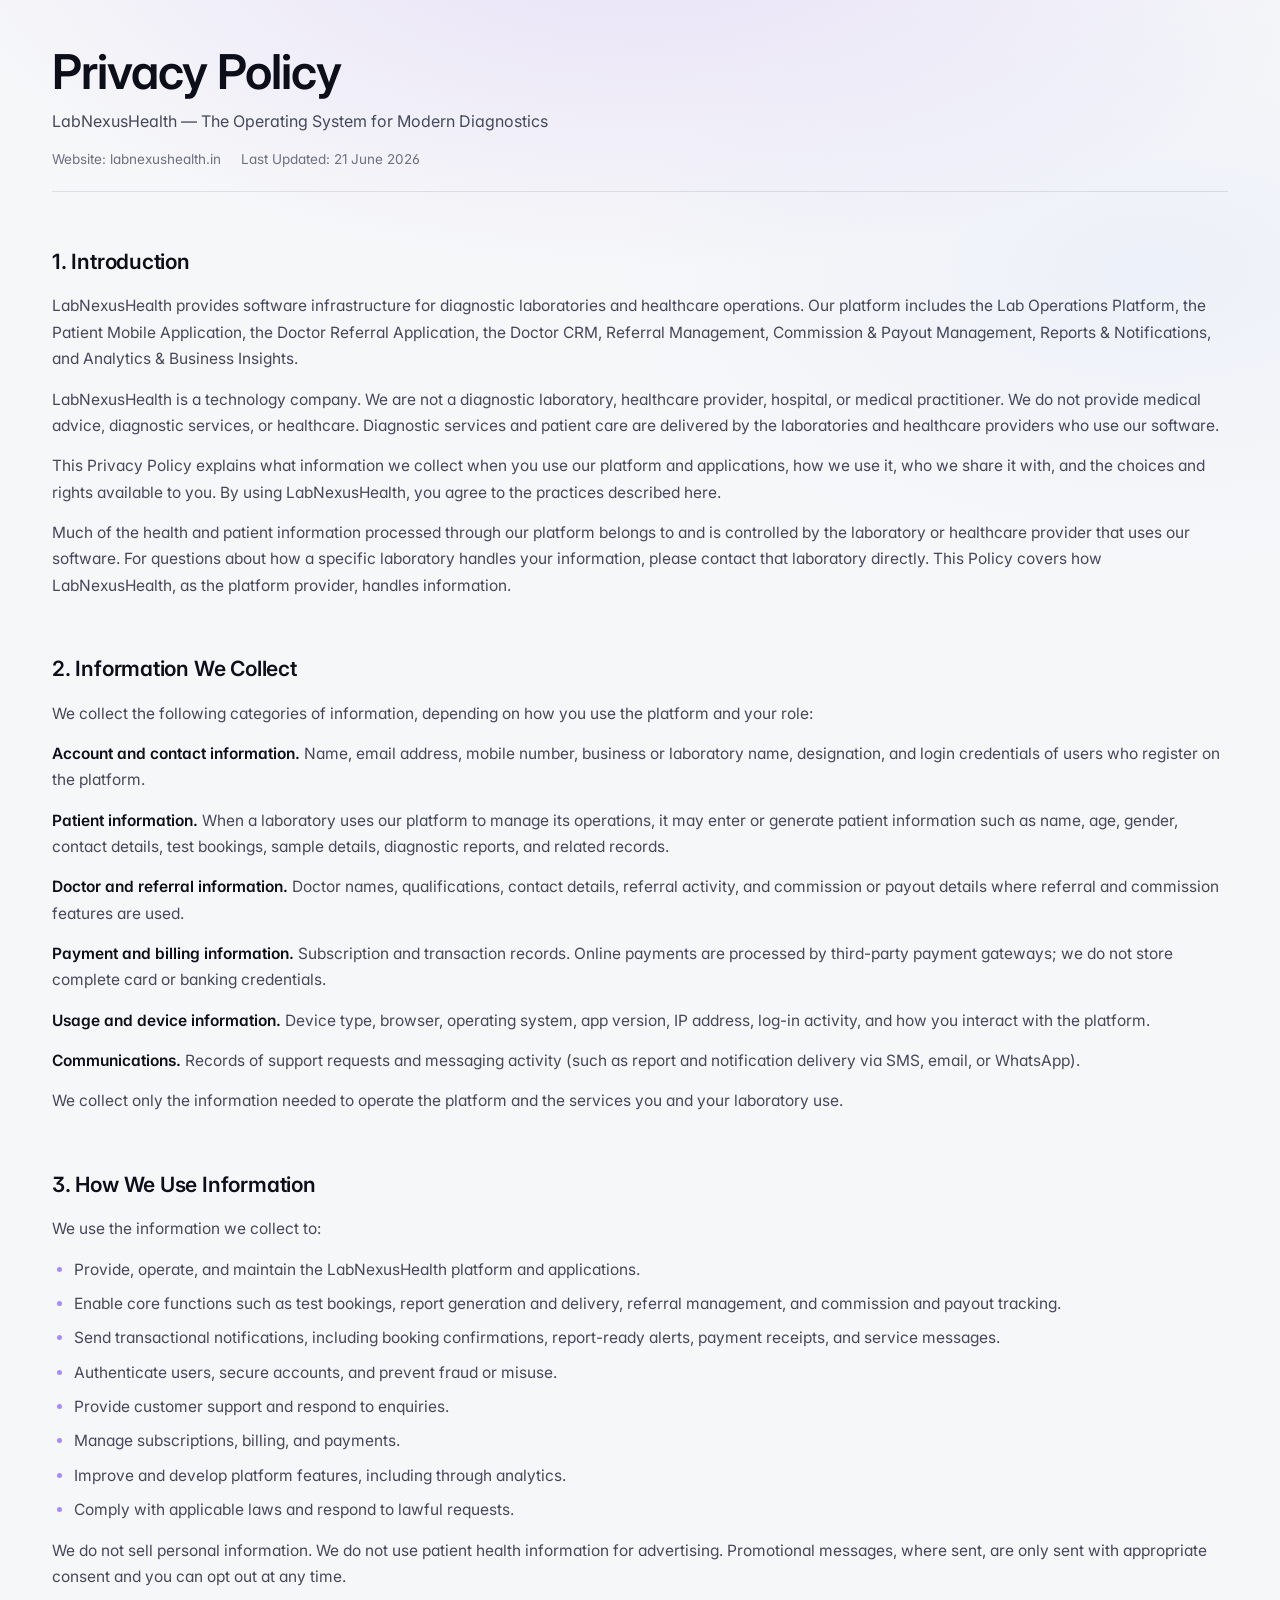
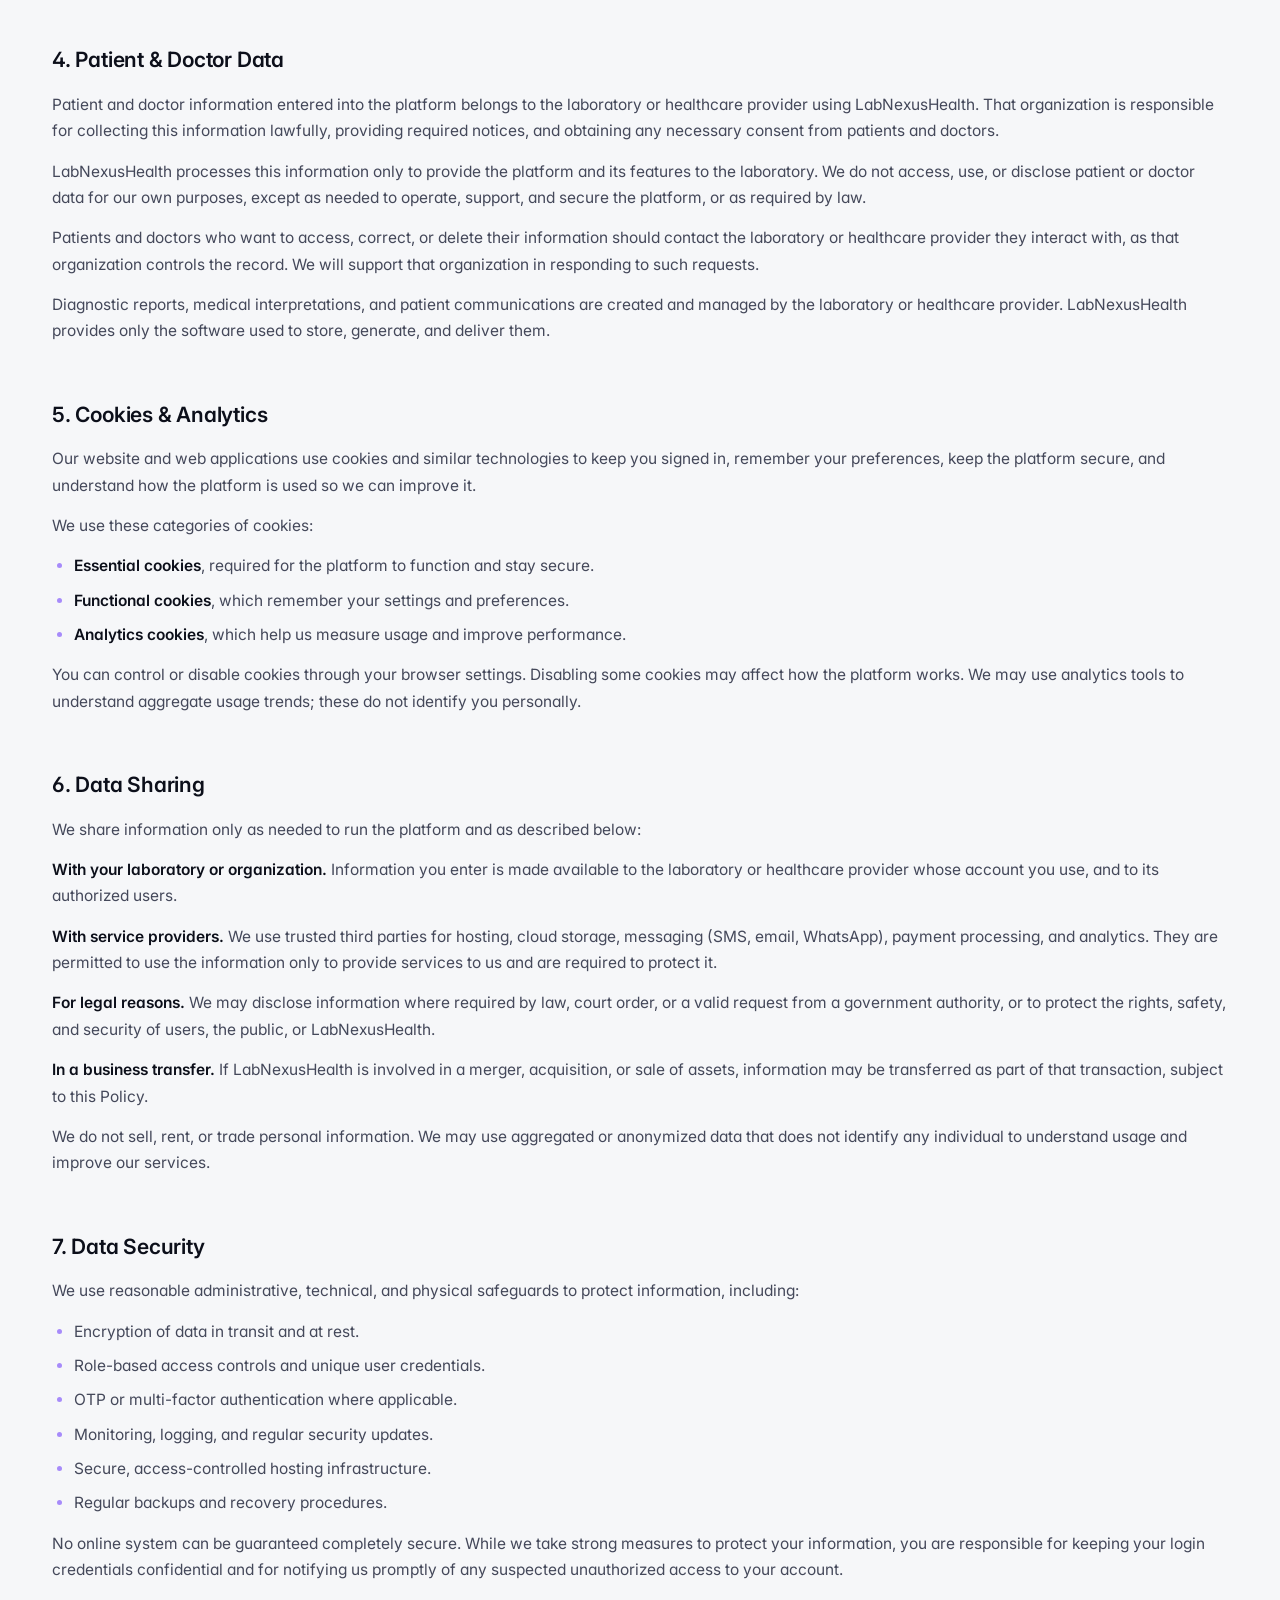
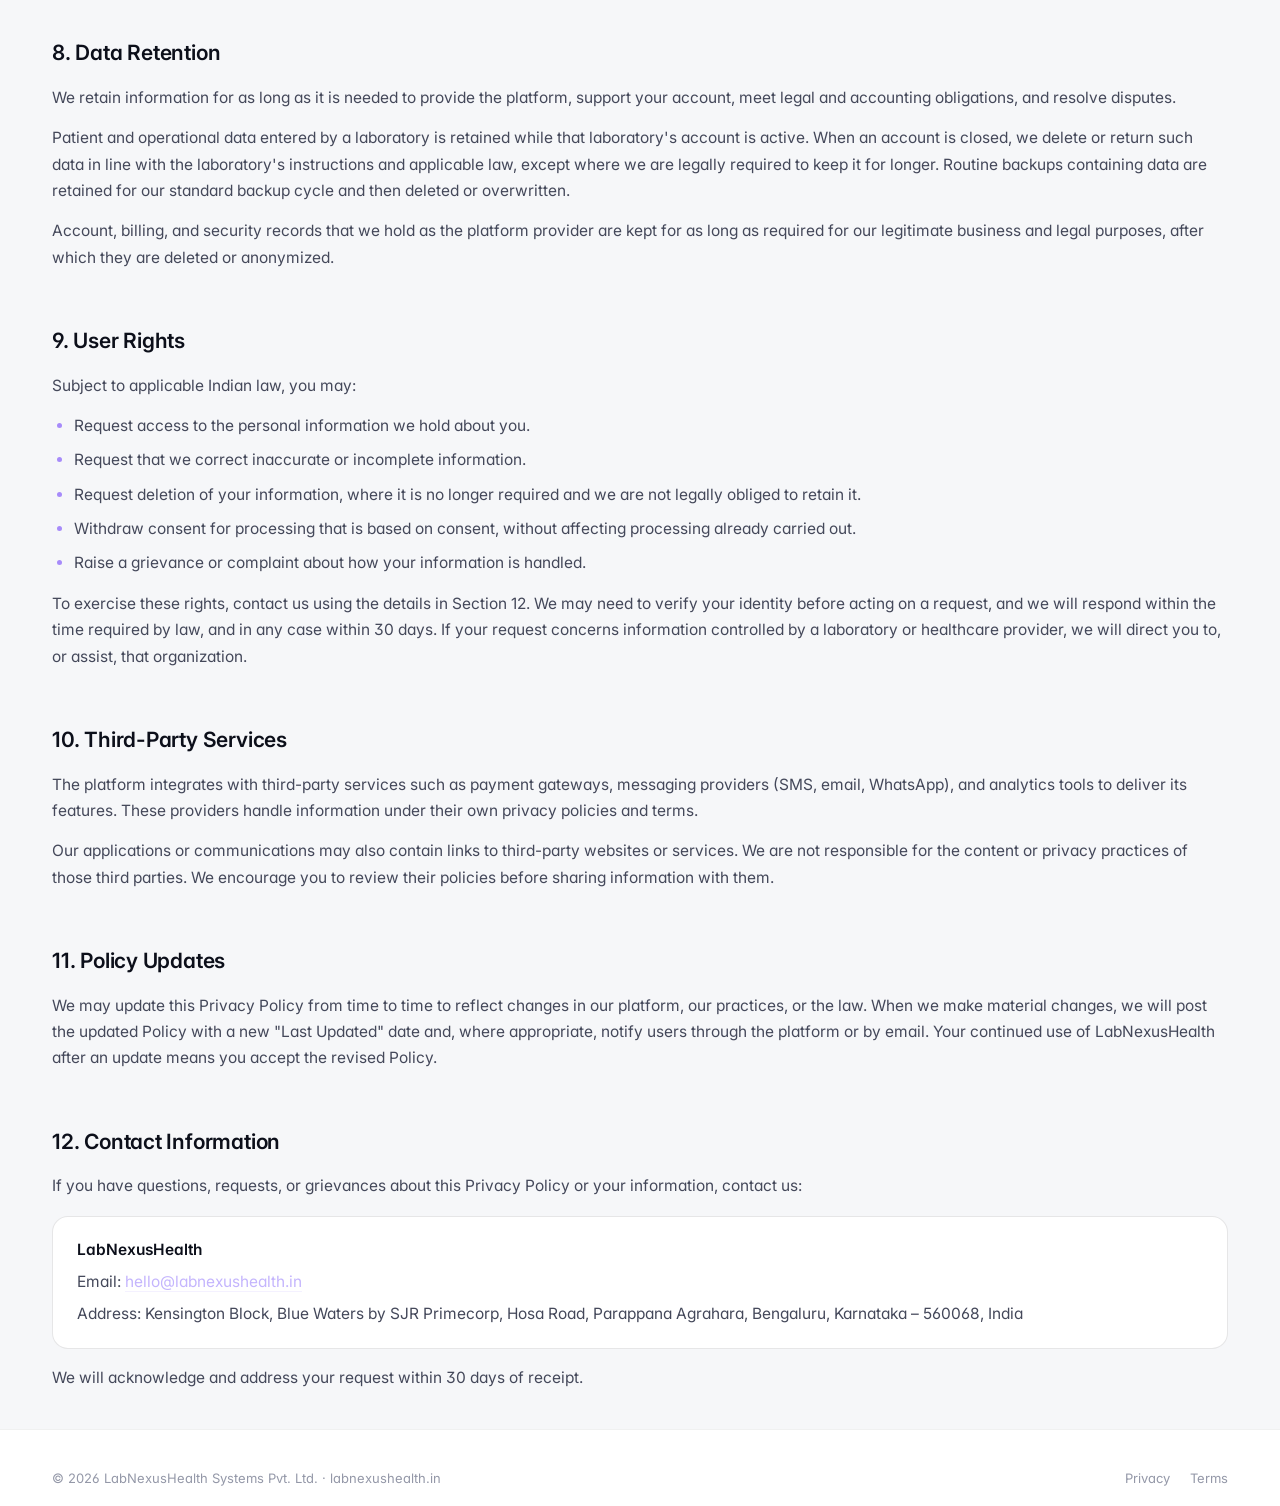
==== commit 3fe6feda: "privacy and tnc changes" ====
--- a/privacy-policy.html
+++ b/privacy-policy.html
@@ -1,5 +1,5 @@
 <!DOCTYPE html>
-<html lang="en" data-theme="dark">
+<html lang="en" data-theme="light">
 <head>
   <meta charset="utf-8">
   <meta name="viewport" content="width=device-width, initial-scale=1">
@@ -10,16 +10,6 @@
   <link rel="stylesheet" href="styles.css">
 </head>
 <body>
-  <nav class="nav">
-    <div class="nav-inner">
-      <a class="nav-brand" href="index.html">
-        <span class="nav-brand-mark"></span>
-        <span>LabNexusHealth</span>
-      </a>
-      <a class="nav-cta" href="index.html">Back to home</a>
-    </div>
-  </nav>
-
   <main class="legal-page">
     <div class="container legal-container">
       <header class="legal-header">
@@ -149,7 +139,7 @@
           <div class="legal-contact">
             <p><strong>LabNexusHealth</strong></p>
             <p>Email: <a href="mailto:hello@labnexushealth.in">hello@labnexushealth.in</a></p>
-            <p>Address: 9A-404, Kensington Block, Blue Waters by SJR Primecorp, Hosa Road, Parappana Agrahara, Bengaluru, Karnataka – 560068, India</p>
+            <p>Address: Kensington Block, Blue Waters by SJR Primecorp, Hosa Road, Parappana Agrahara, Bengaluru, Karnataka – 560068, India</p>
           </div>
           <p>We will acknowledge and address your request within 30 days of receipt.</p>
         </section>
--- a/styles.css
+++ b/styles.css
@@ -211,7 +211,7 @@
 }
 
 /* ─────────── Common section ─────────── */
-section { position: relative; padding: 64px 0; }
+section { position: relative; padding: 24px 0; }
 .section-eyebrow {
   display: inline-flex;
   align-items: center;
@@ -942,7 +942,7 @@
 .final-cta .container { position: relative; z-index: 1; }
 
 /* ─────────── Footer ─────────── */
-.footer { padding: 60px 0 40px; border-top: 1px solid var(--line-1); background: var(--bg-1); }
+.footer { padding: 40px 0 20px; border-top: 1px solid var(--line-1); background: var(--bg-1); }
 .footer-grid {
   display: grid;
   grid-template-columns: 2fr 1fr 1fr 1fr 1fr;
@@ -1795,3 +1795,103 @@
   .dash-kpi-spark { display: none; }
   .dash-chart-svg path[stroke-dasharray] { display: none; }
 }
+
+/* ─────────────────────────────────────────────────────────
+   Legal pages — Privacy Policy & Terms
+   ───────────────────────────────────────────────────────── */
+.legal-page {
+  /* Clear the fixed nav, then breathe at the bottom */
+  padding: 46px 0 10px;
+}
+
+.legal-header {
+  padding-bottom: 24px;
+  margin-bottom: 28px;
+  border-bottom: 1px solid var(--line-2);
+}
+.legal-title {
+  font-family: var(--font-display);
+  font-size: clamp(32px, 5vw, 48px);
+  font-weight: 600;
+  letter-spacing: -0.02em;
+  line-height: 1.1;
+  margin: 0 0 12px;
+}
+.legal-tagline {
+  color: var(--text-2);
+  font-size: 16px;
+  margin: 0 0 20px;
+}
+.legal-meta {
+  display: flex;
+  flex-wrap: wrap;
+  gap: 8px 20px;
+  font-size: 13.5px;
+  color: var(--text-3);
+}
+
+.legal-body {
+  font-size: 15.5px;
+  line-height: 1.7;
+  color: var(--text-2);
+}
+.legal-section {
+  margin-bottom: 4px;
+}
+.legal-section h2 {
+  font-family: var(--font-display);
+  font-size: 21px;
+  font-weight: 600;
+  letter-spacing: -0.01em;
+  color: var(--text-1);
+  margin: 0 0 14px;
+}
+.legal-section p {
+  margin: 0 0 14px;
+}
+.legal-section p:last-child {
+  margin-bottom: 0;
+}
+.legal-section strong {
+  color: var(--text-1);
+  font-weight: 600;
+}
+.legal-section a {
+  color: var(--accent-2);
+  text-decoration: none;
+  border-bottom: 1px solid var(--accent-soft);
+  transition: border-color .2s, color .2s;
+}
+.legal-section a:hover {
+  color: var(--accent);
+  border-bottom-color: var(--accent);
+}
+.legal-section ul {
+  margin: 0 0 14px;
+  padding-left: 22px;
+}
+.legal-section li {
+  margin-bottom: 8px;
+}
+.legal-section li::marker {
+  color: var(--accent);
+}
+
+.legal-contact {
+  margin: 16px 0;
+  padding: 20px 24px;
+  background: var(--bg-2);
+  border: 1px solid var(--line-2);
+  border-radius: var(--r-lg);
+}
+.legal-contact p {
+  margin: 0 0 6px;
+}
+.legal-contact p:last-child {
+  margin-bottom: 0;
+}
+
+@media (max-width: 640px) {
+  .legal-page { padding: 92px 0 56px; }
+  .legal-section { margin-bottom: 24px; }
+}
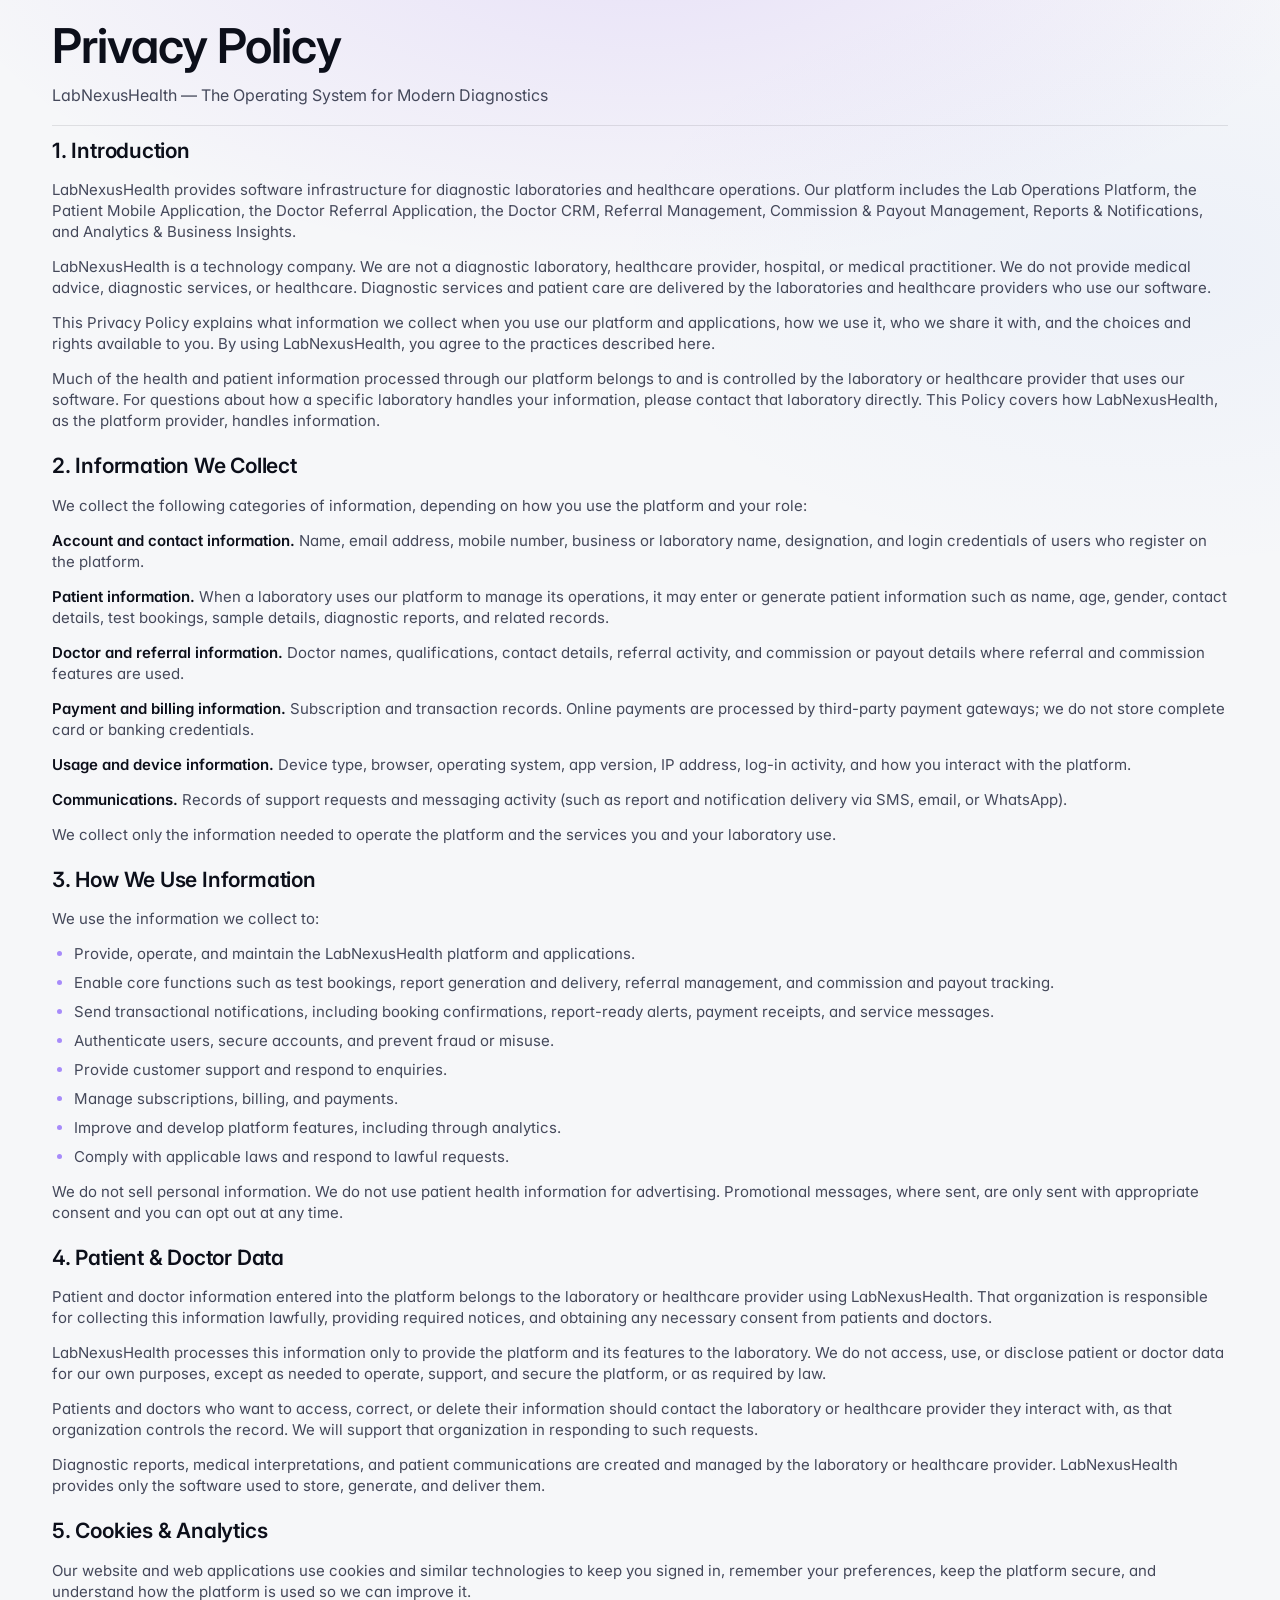
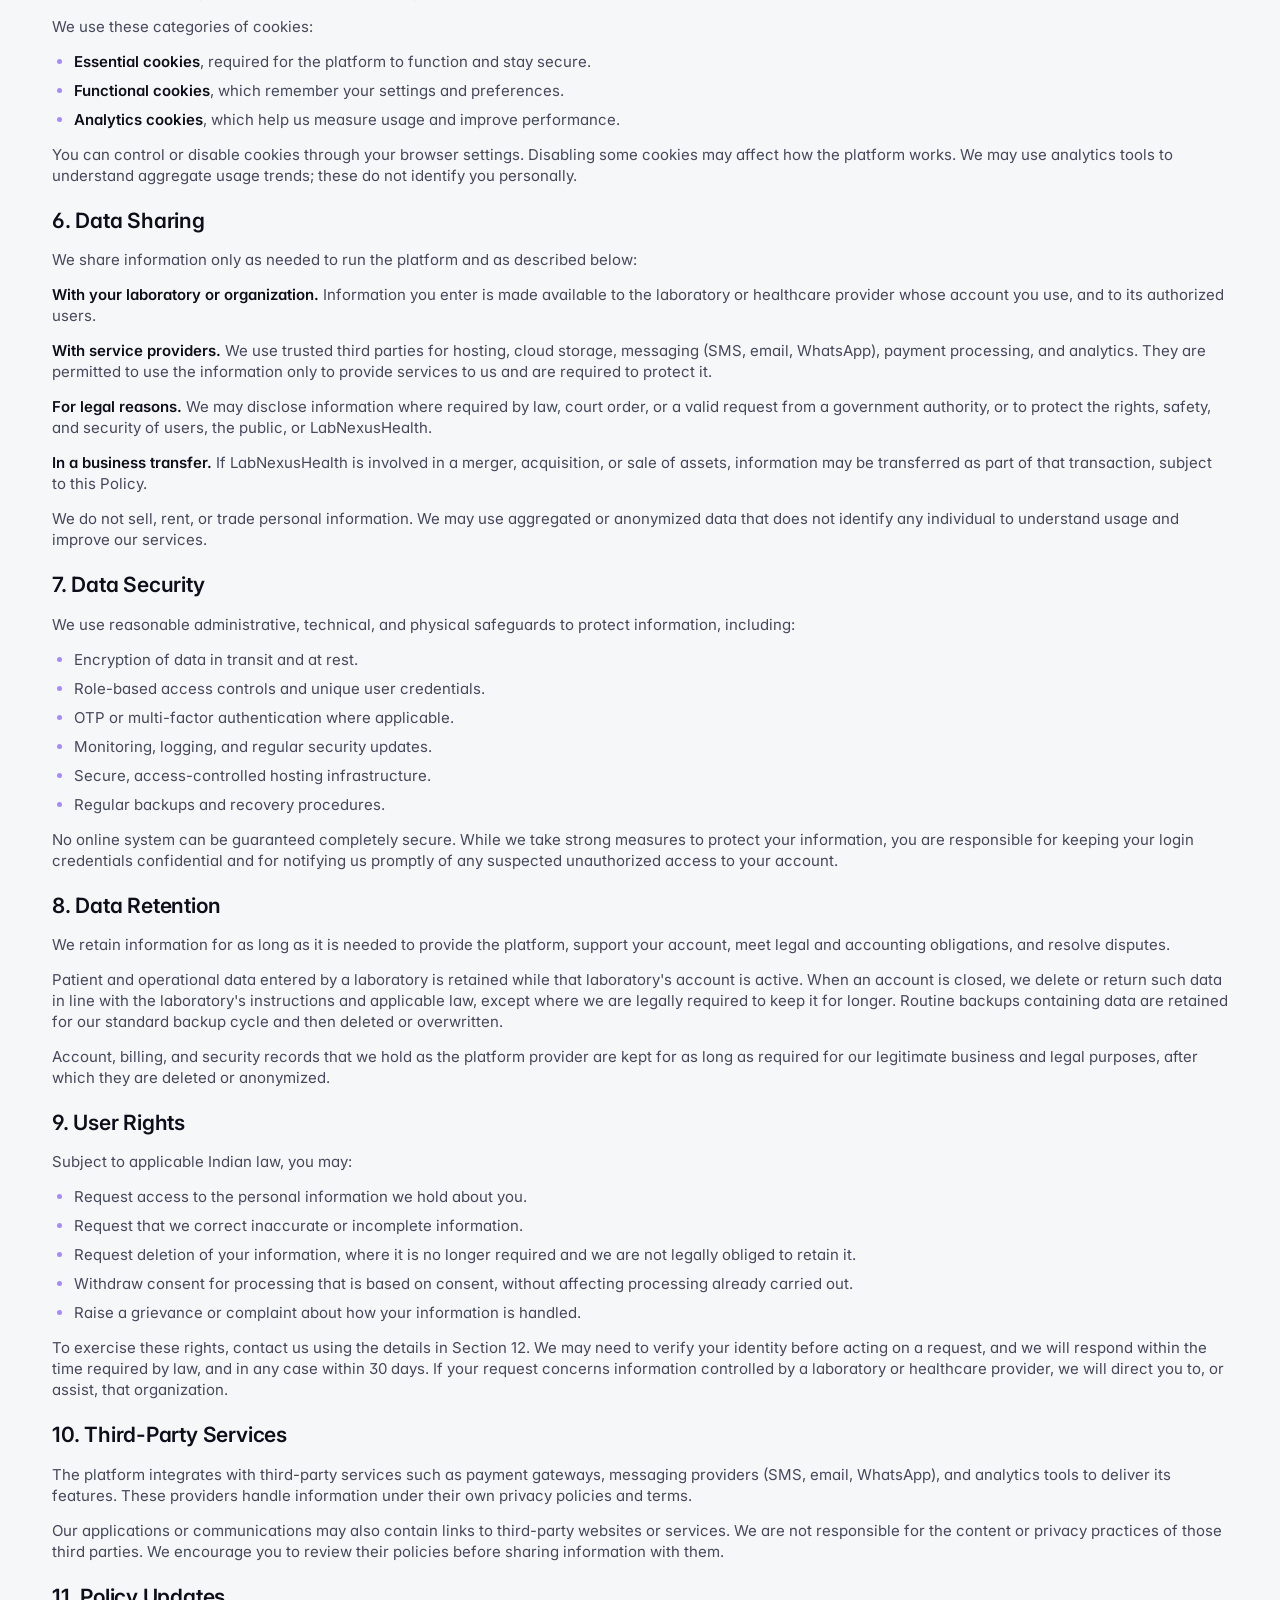
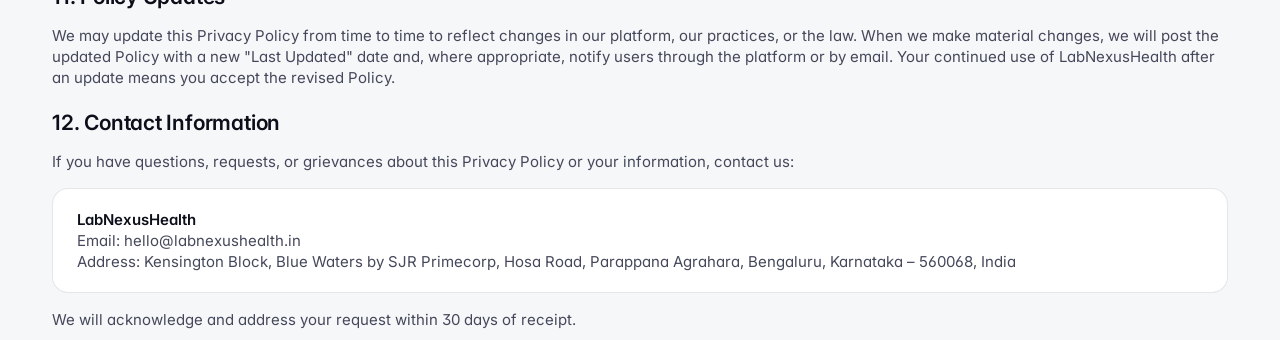
==== commit d6f1f53a: "layout changes" ====
--- a/privacy-policy.html
+++ b/privacy-policy.html
@@ -15,10 +15,6 @@
       <header class="legal-header">
         <h1 class="legal-title">Privacy Policy</h1>
         <p class="legal-tagline">LabNexusHealth — The Operating System for Modern Diagnostics</p>
-        <div class="legal-meta">
-          <span>Website: labnexushealth.in</span>
-          <span>Last Updated: 21 June 2026</span>
-        </div>
       </header>
 
       <article class="legal-body">
@@ -138,7 +134,7 @@
           <p>If you have questions, requests, or grievances about this Privacy Policy or your information, contact us:</p>
           <div class="legal-contact">
             <p><strong>LabNexusHealth</strong></p>
-            <p>Email: <a href="mailto:hello@labnexushealth.in">hello@labnexushealth.in</a></p>
+            <p>Email: hello@labnexushealth.in</p>
             <p>Address: Kensington Block, Blue Waters by SJR Primecorp, Hosa Road, Parappana Agrahara, Bengaluru, Karnataka – 560068, India</p>
           </div>
           <p>We will acknowledge and address your request within 30 days of receipt.</p>
@@ -146,17 +142,5 @@
       </article>
     </div>
   </main>
-
-  <footer class="footer">
-    <div class="container">
-      <div class="footer-bottom" style="margin-top: 0; padding-top: 0; border-top: none;">
-        <span>© 2026 LabNexusHealth Systems Pvt. Ltd. · <a href="https://labnexushealth.in/" style="color: inherit;">labnexushealth.in</a></span>
-        <span style="display: flex; gap: 20px;">
-          <a href="privacy-policy.html" style="color: inherit;">Privacy</a>
-          <a href="terms-and-conditions.html" style="color: inherit;">Terms</a>
-        </span>
-      </div>
-    </div>
-  </footer>
 </body>
 </html>
--- a/styles.css
+++ b/styles.css
@@ -211,7 +211,7 @@
 }
 
 /* ─────────── Common section ─────────── */
-section { position: relative; padding: 24px 0; }
+section { position: relative; padding: 10px 0; }
 .section-eyebrow {
   display: inline-flex;
   align-items: center;
@@ -1699,7 +1699,7 @@
 /* ───── REFINED MOBILE: ≤640px ───── */
 @media (max-width: 640px) {
   /* Even tighter rhythm — premium but dense */
-  section { padding: 48px 0; }
+  section
   .section-title { font-size: clamp(28px, 8vw, 38px); margin: 14px 0 12px; }
   .section-sub { font-size: 15px; }
 
@@ -1801,12 +1801,10 @@
    ───────────────────────────────────────────────────────── */
 .legal-page {
   /* Clear the fixed nav, then breathe at the bottom */
-  padding: 46px 0 10px;
+  padding: 20px 0 0;
 }
 
 .legal-header {
-  padding-bottom: 24px;
-  margin-bottom: 28px;
   border-bottom: 1px solid var(--line-2);
 }
 .legal-title {
@@ -1831,12 +1829,9 @@
 }
 
 .legal-body {
-  font-size: 15.5px;
-  line-height: 1.7;
+  font-size: 15px;
+  line-height: 1.4;
   color: var(--text-2);
-}
-.legal-section {
-  margin-bottom: 4px;
 }
 .legal-section h2 {
   font-family: var(--font-display);
@@ -1885,13 +1880,13 @@
   border-radius: var(--r-lg);
 }
 .legal-contact p {
-  margin: 0 0 6px;
+  margin: 0 0;
 }
 .legal-contact p:last-child {
   margin-bottom: 0;
 }
 
 @media (max-width: 640px) {
-  .legal-page { padding: 92px 0 56px; }
-  .legal-section { margin-bottom: 24px; }
-}
+  .legal-page { padding: 20px 0 0; }
+  .legal-section { margin-bottom: 4px; }
+}
